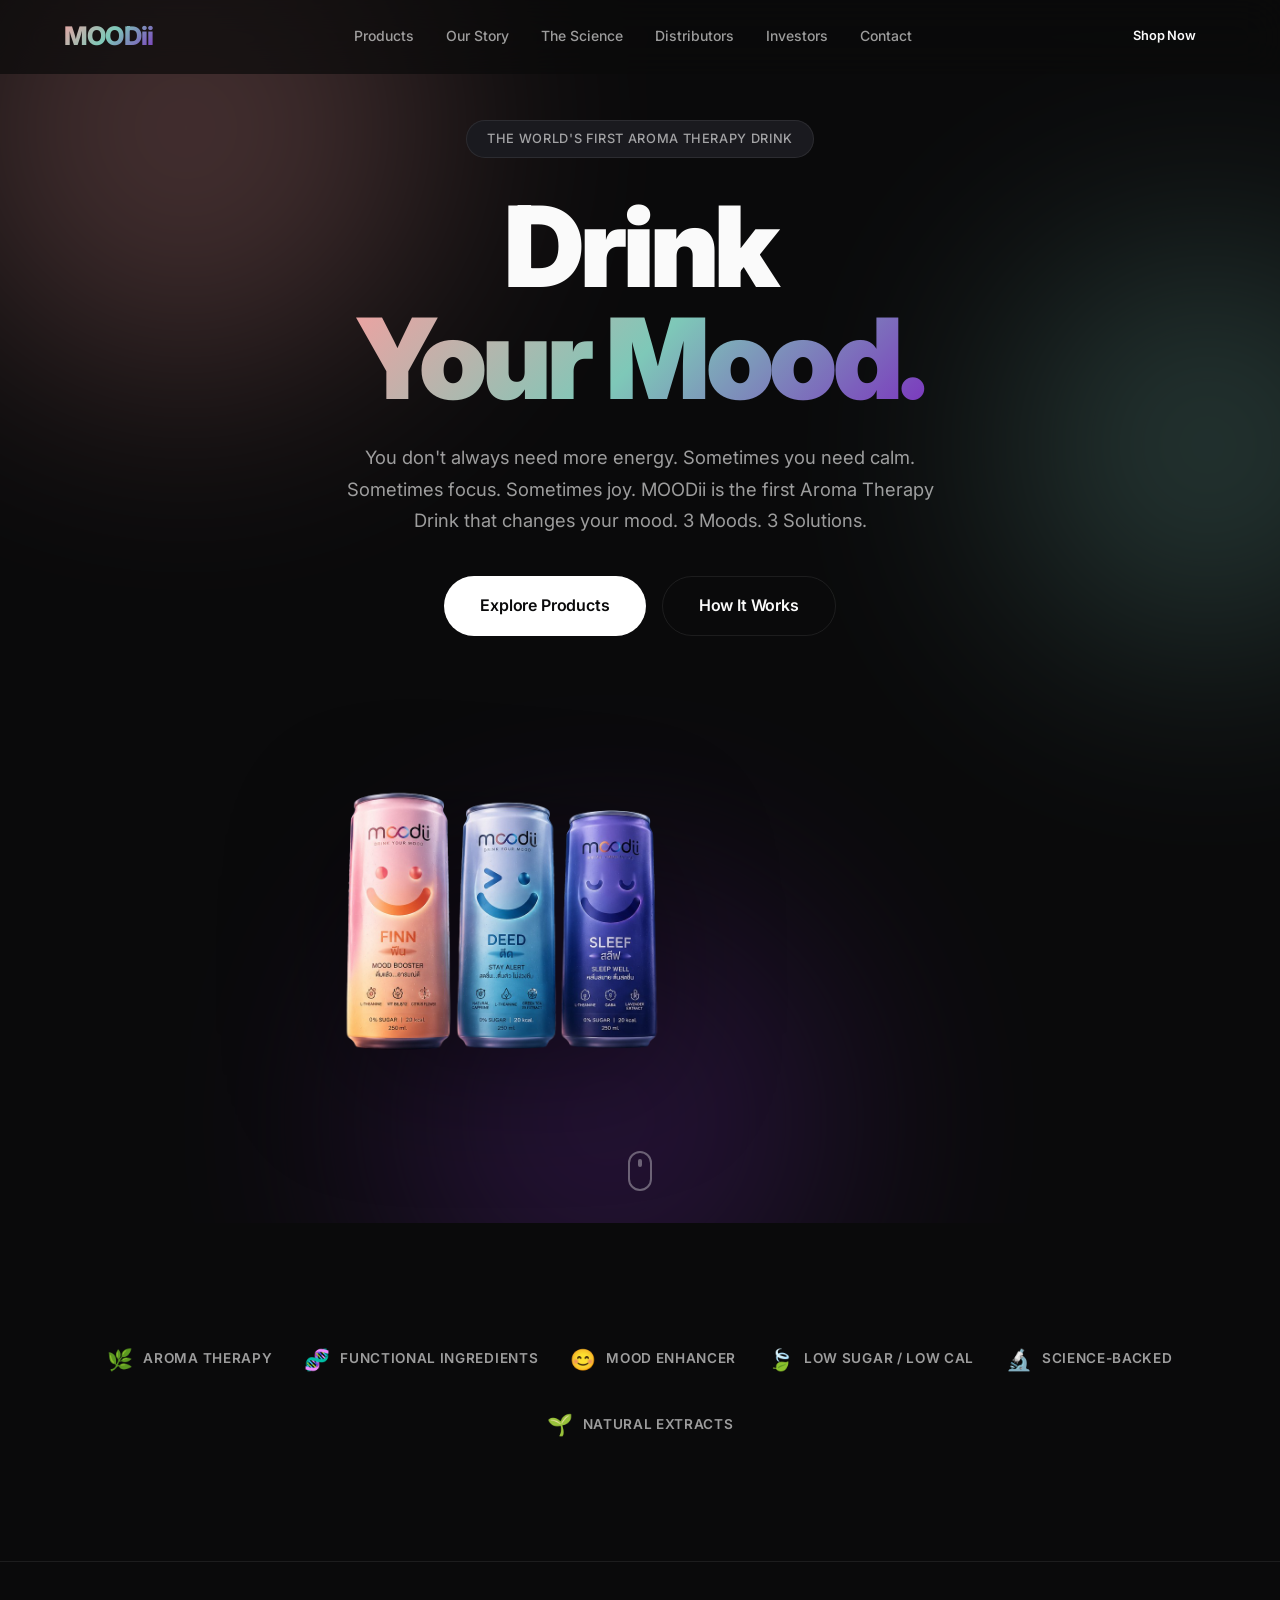
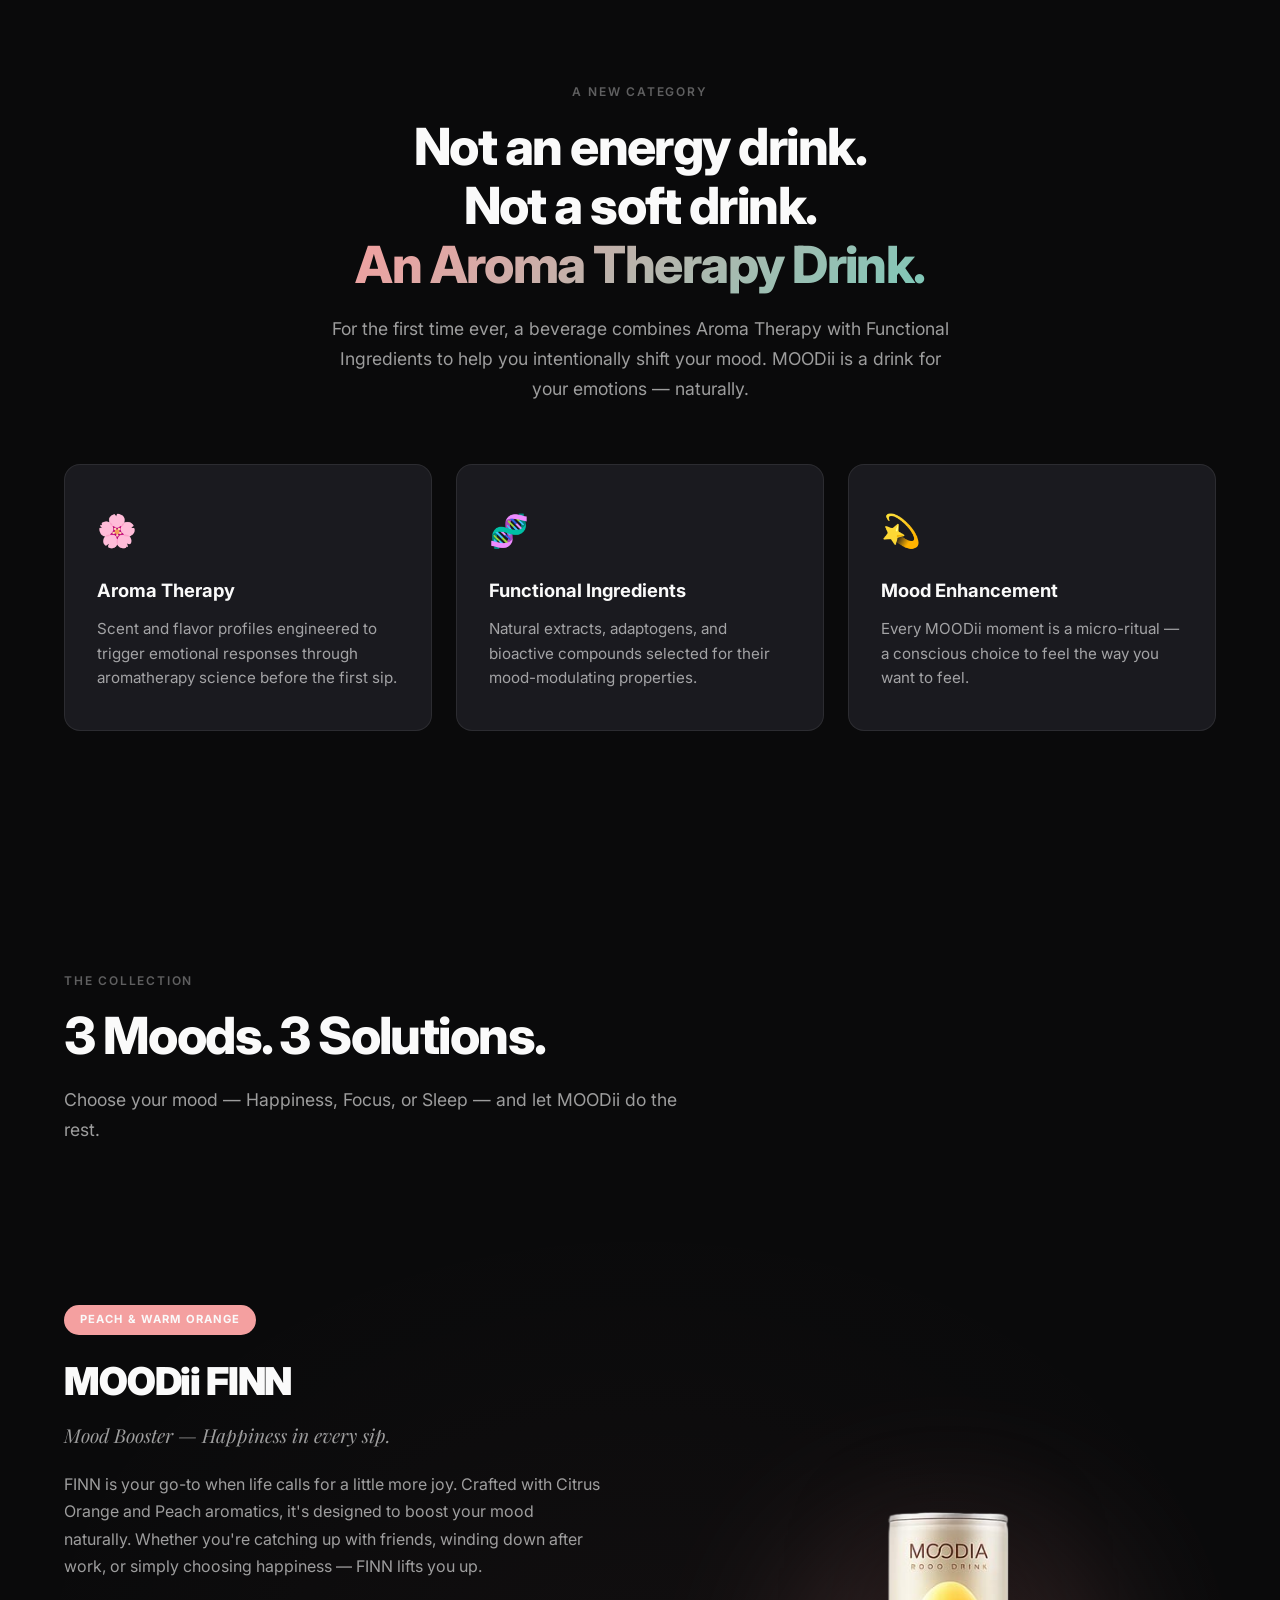
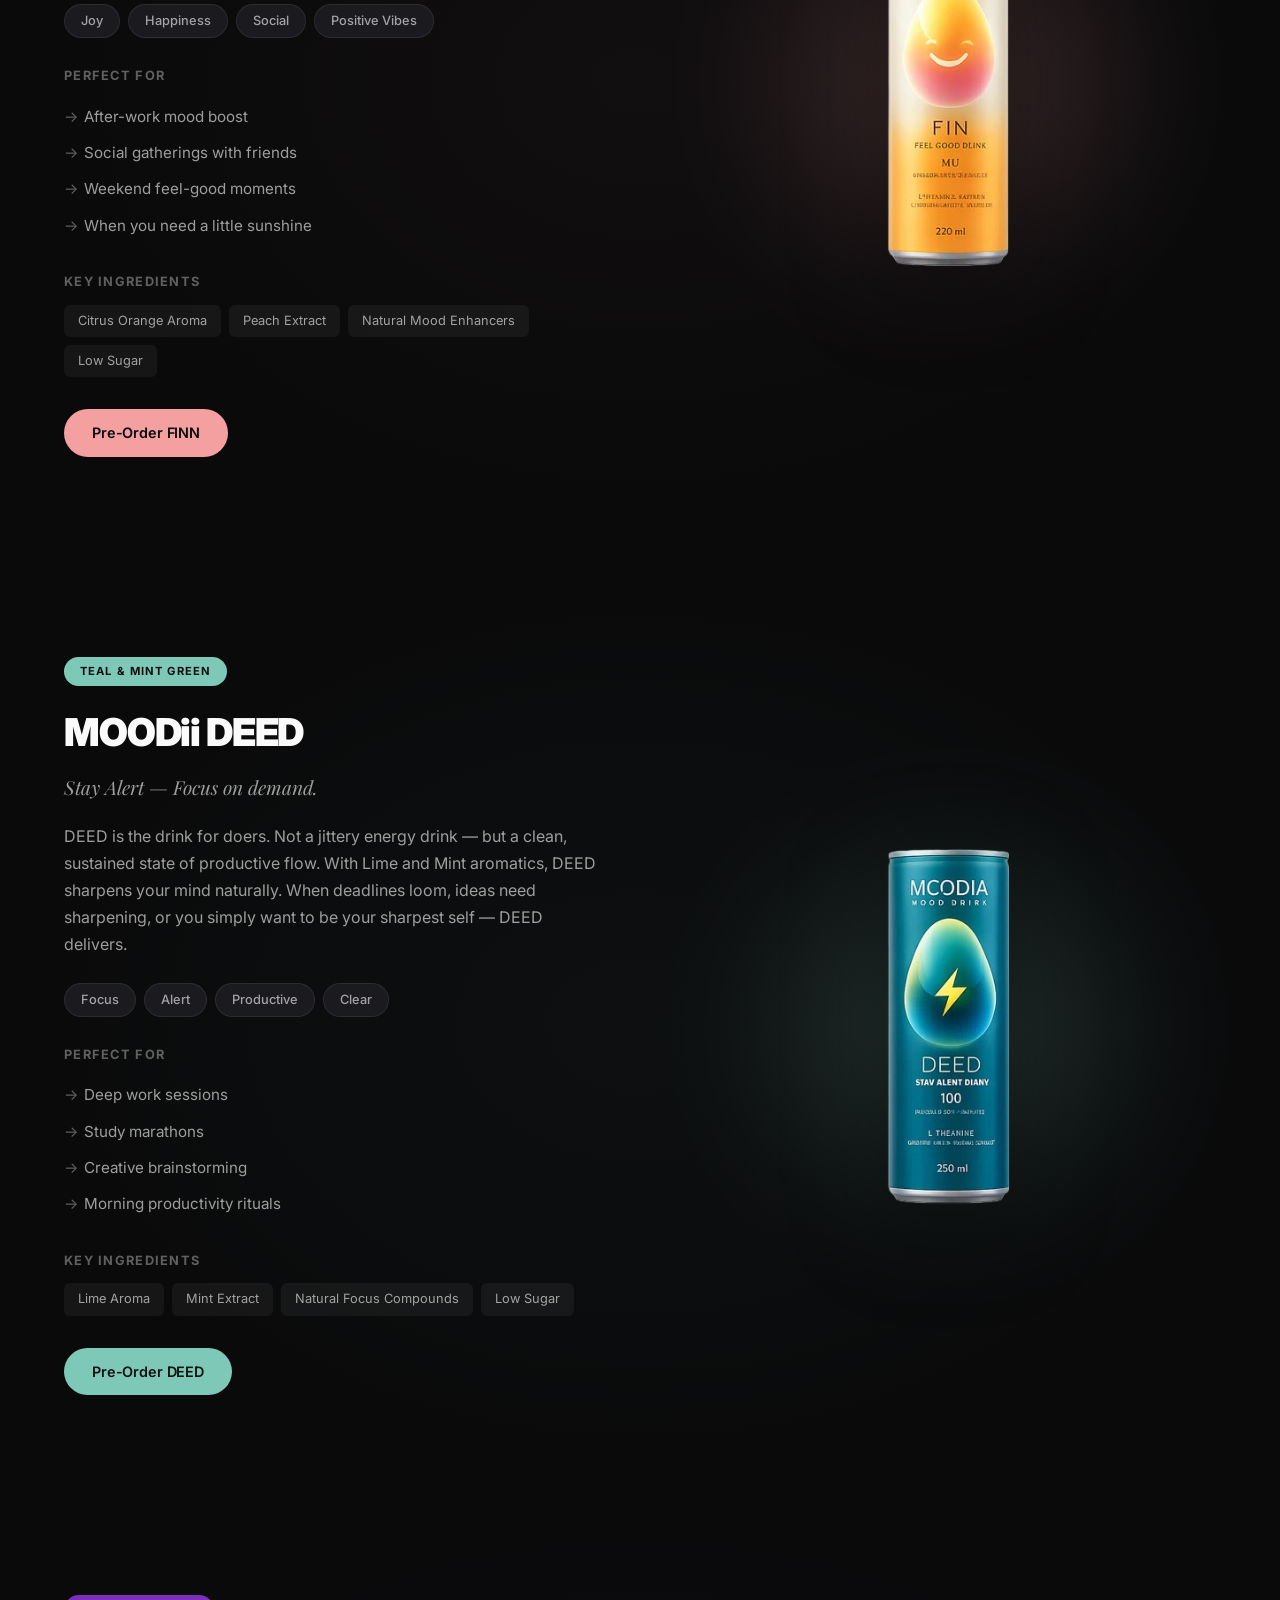
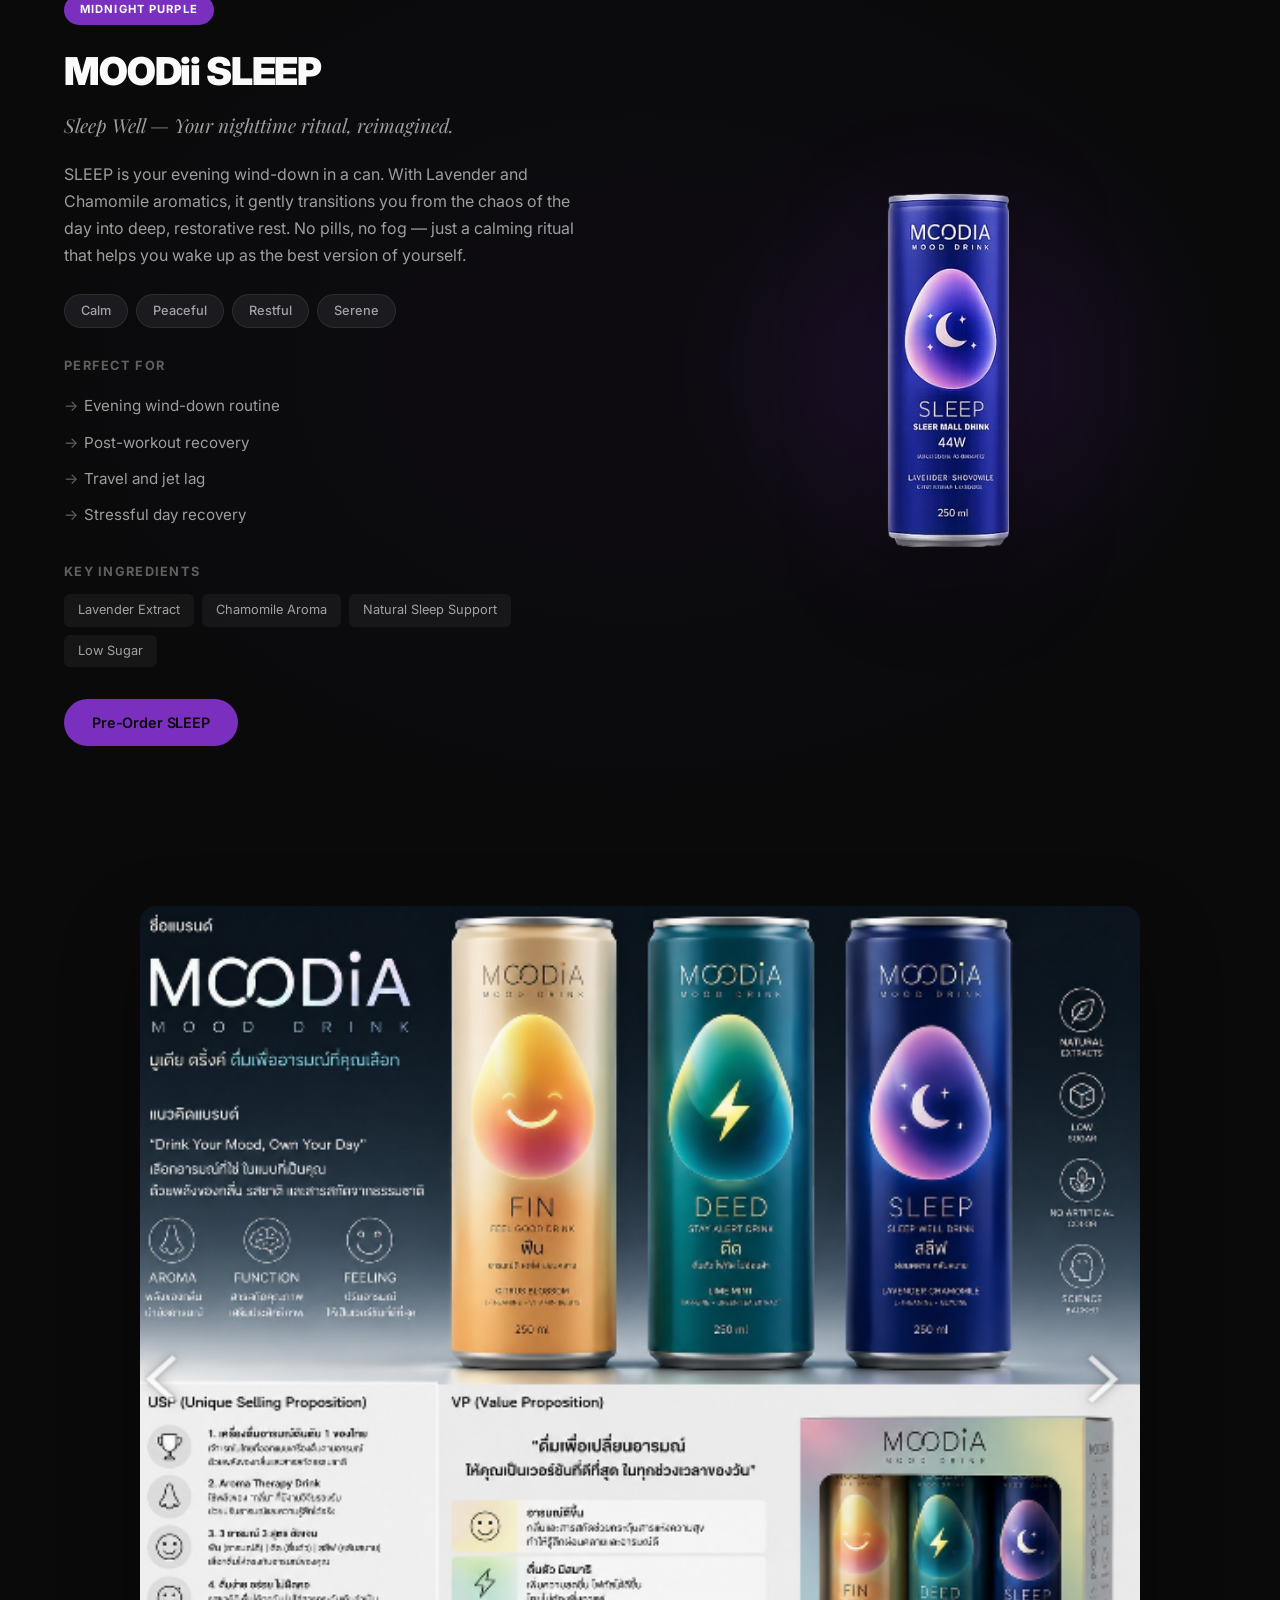
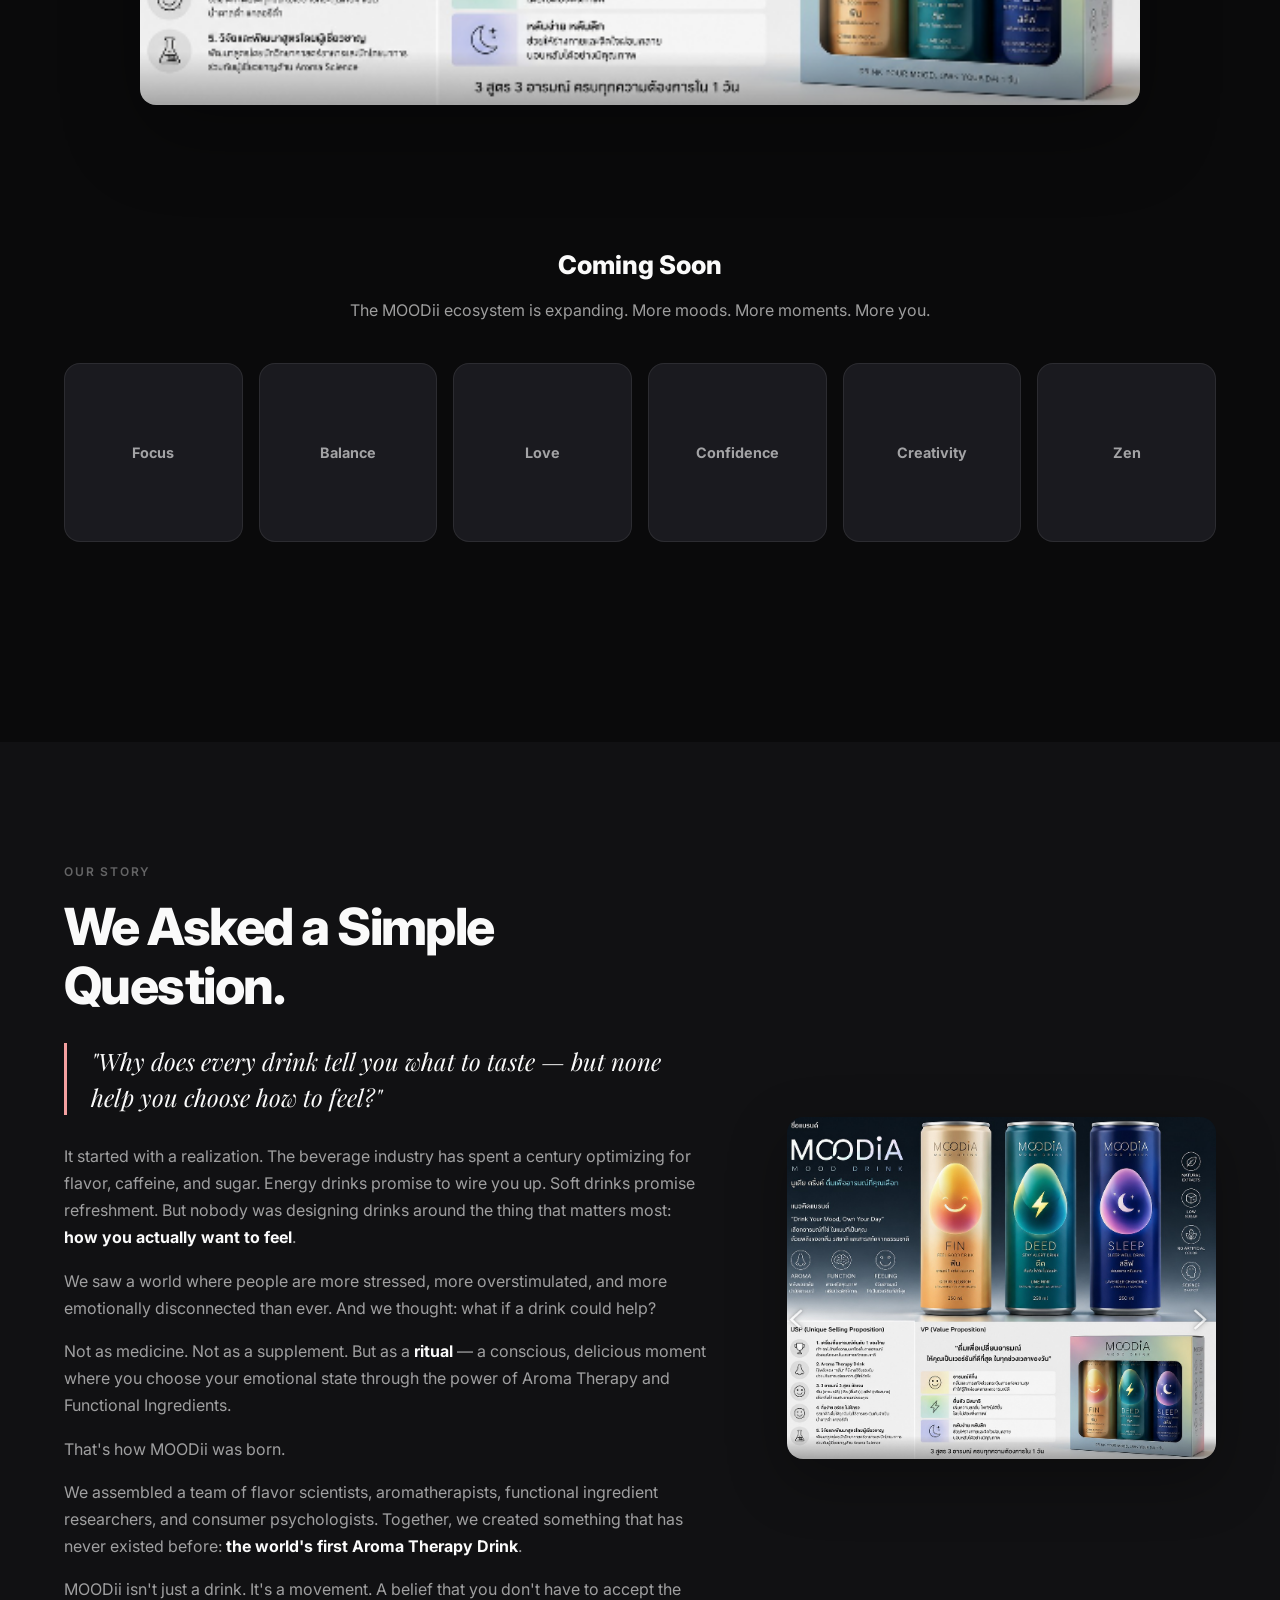
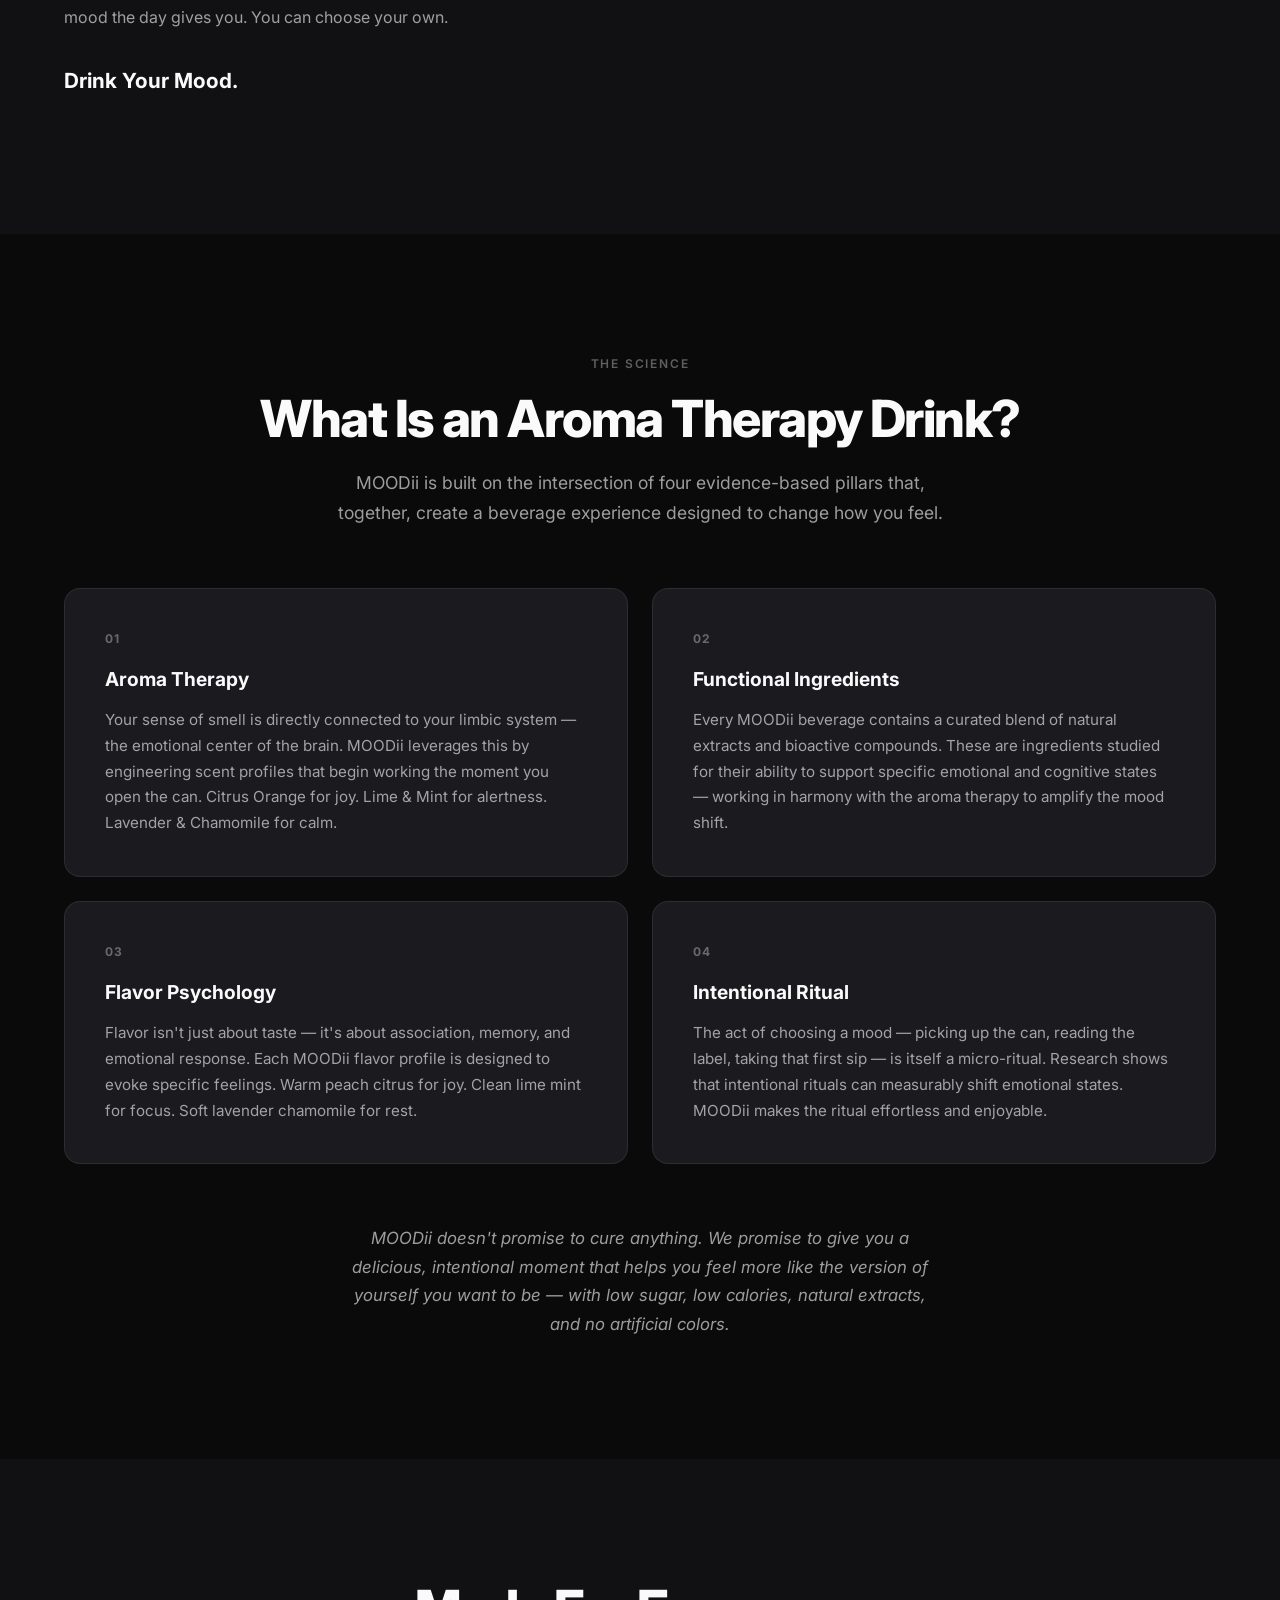
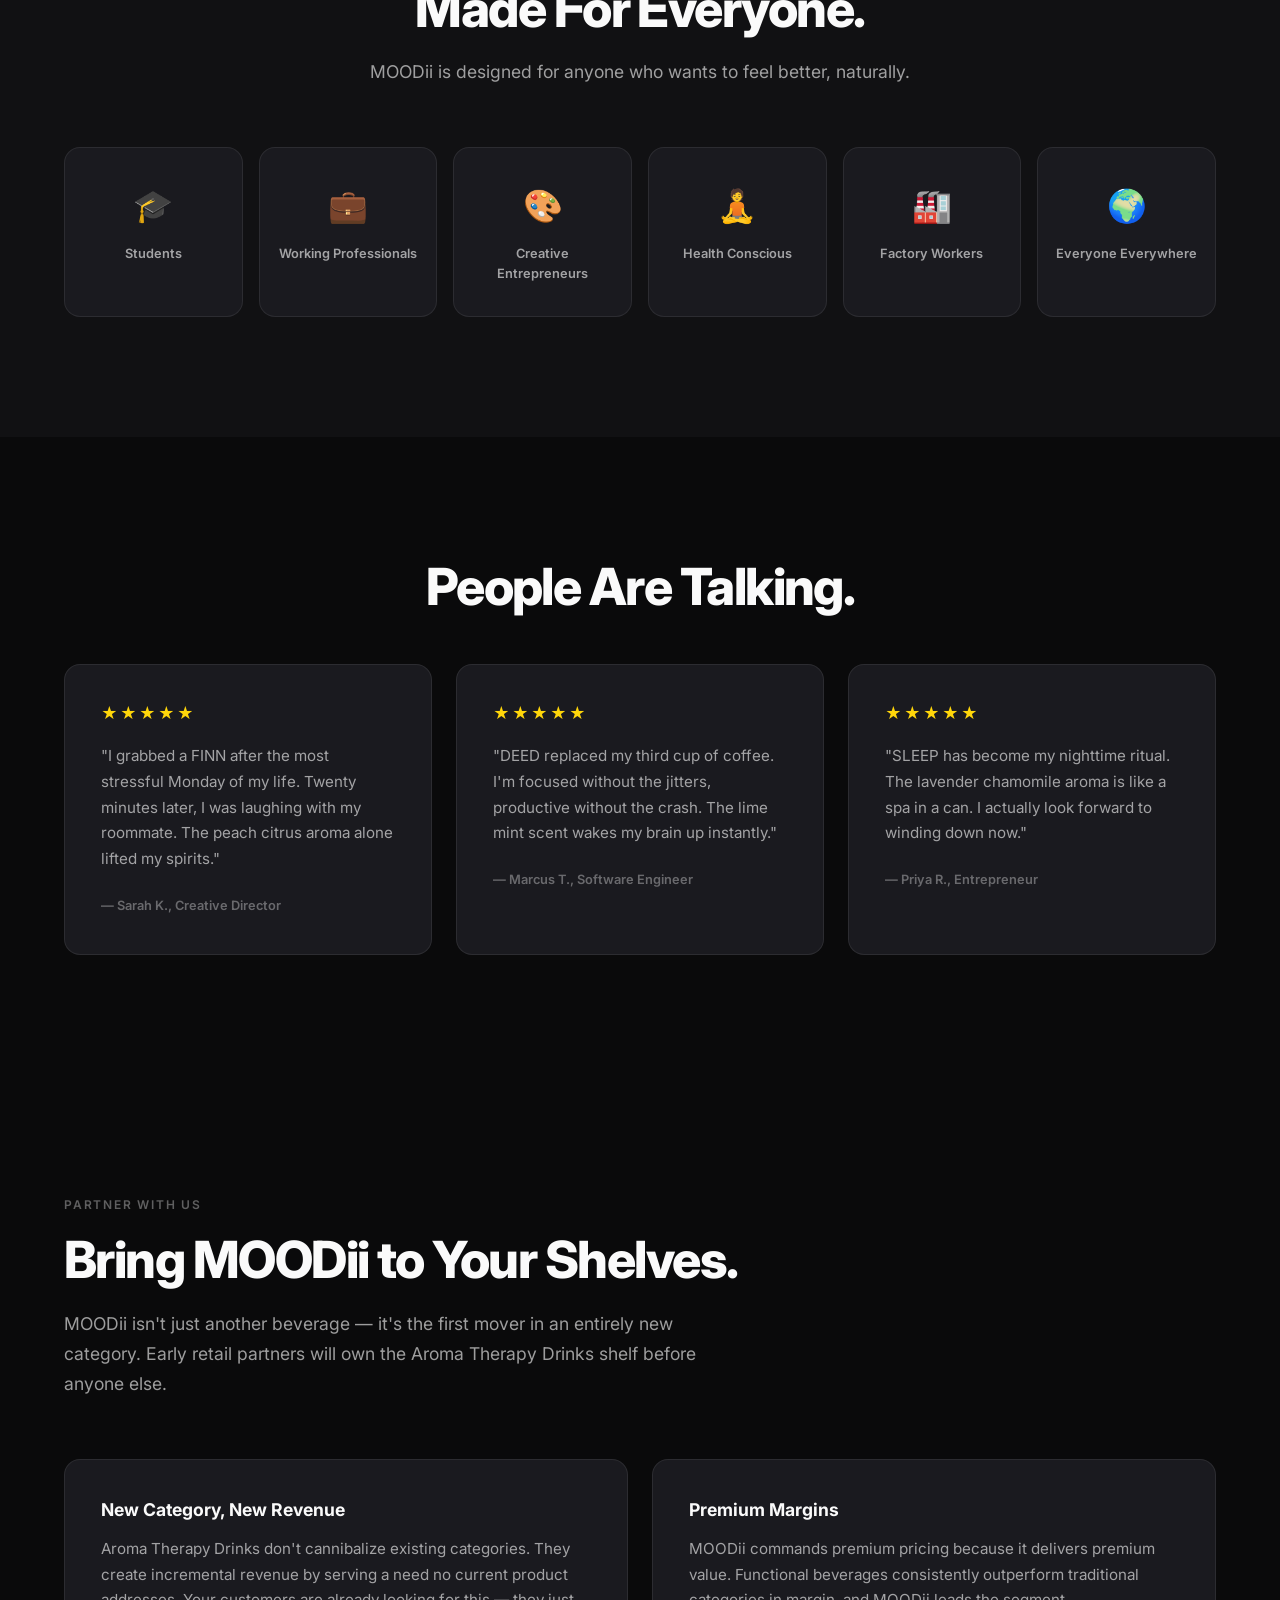
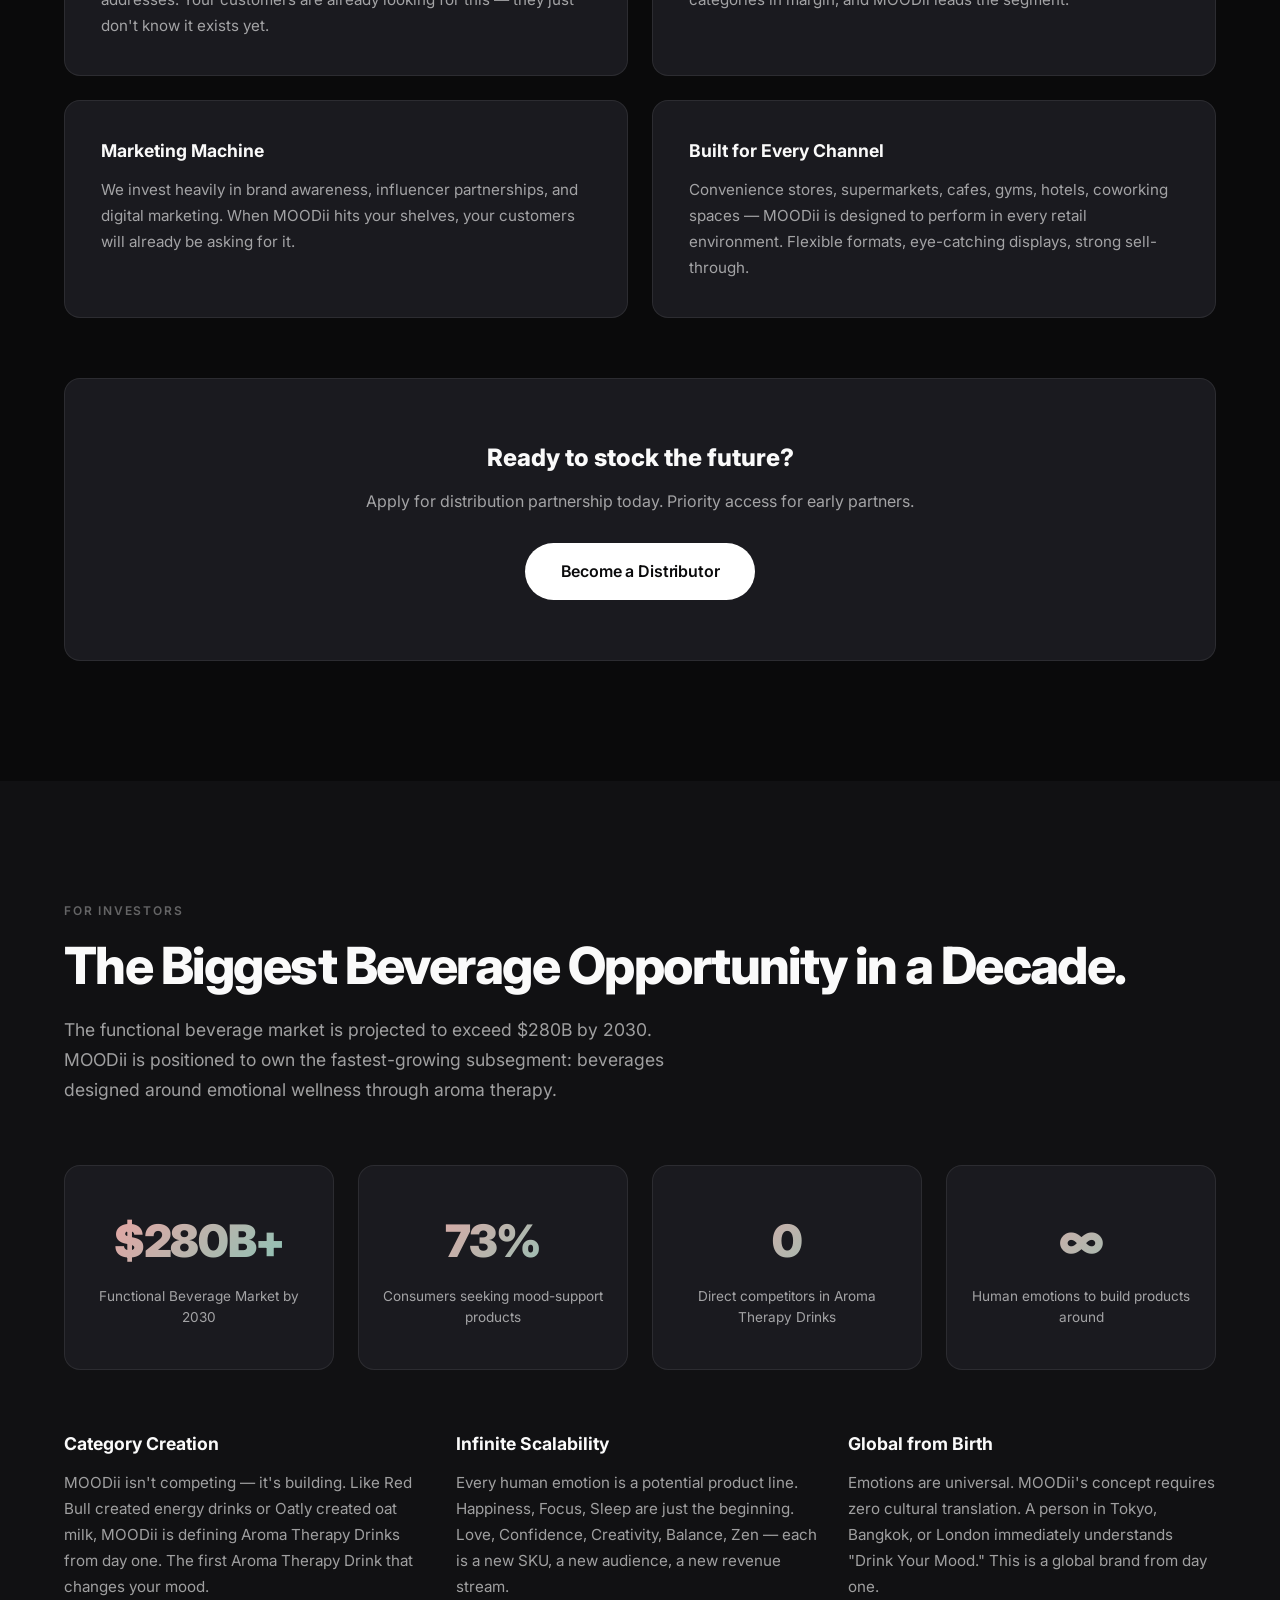
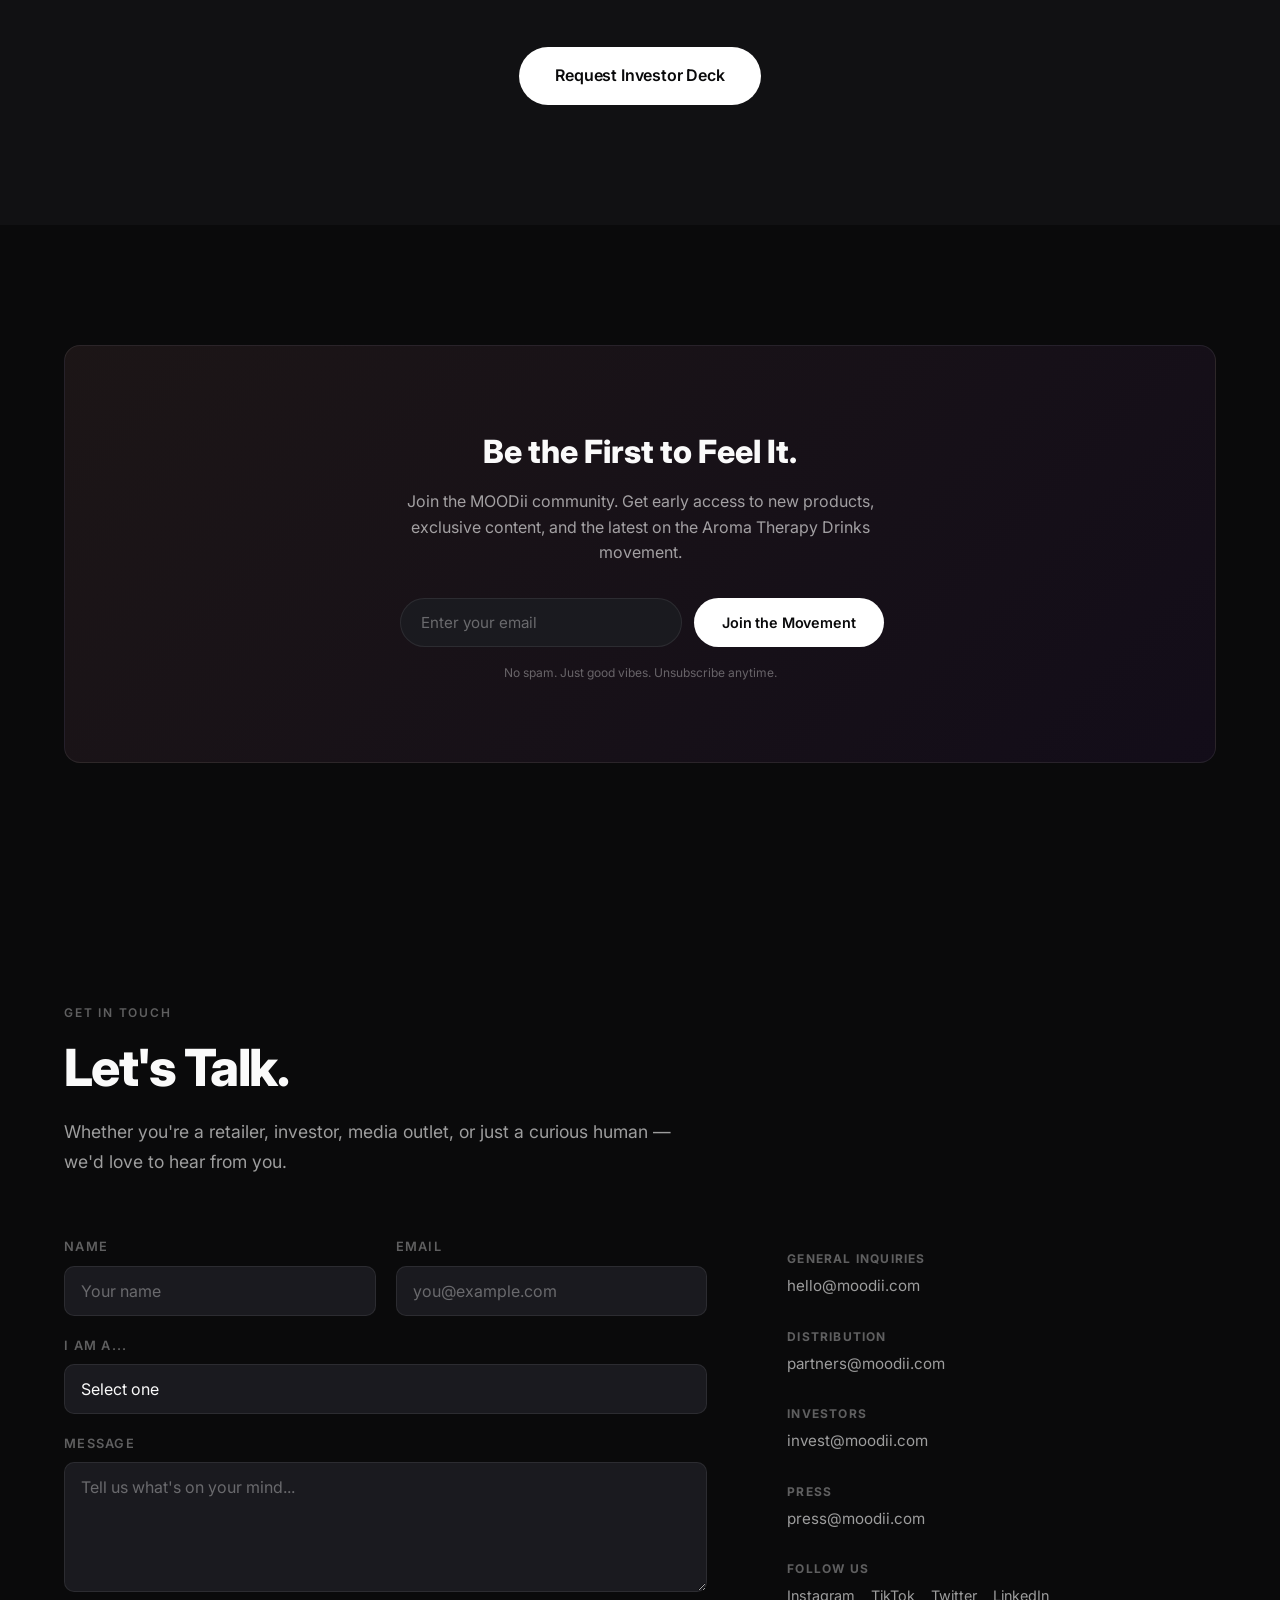
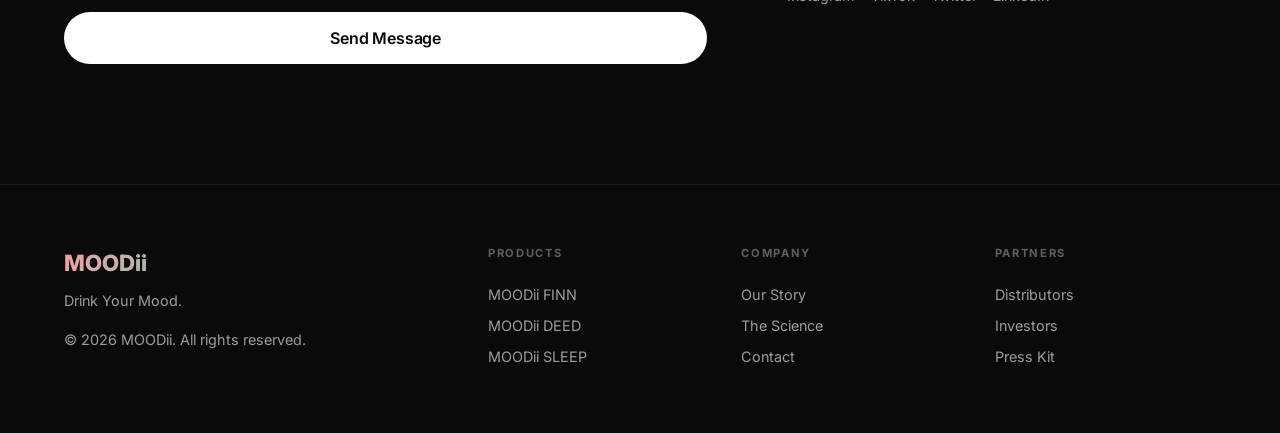
==== index.html @ 112f9a31 "Initial MOODii website" ====
<!DOCTYPE html>
<html lang="en">
<head>
  <meta charset="UTF-8">
  <meta name="viewport" content="width=device-width, initial-scale=1.0">
  <title>MOODii — Drink Your Mood | The World's First Aroma Therapy Drink</title>
  <meta name="description" content="MOODii is creating an entirely new beverage category: Aroma Therapy Drinks. 3 Moods, 3 Solutions — FINN, DEED, SLEEP. Choose your mood and drink your way to a better day.">
  <meta name="keywords" content="MOODii, aroma therapy drinks, mood drinks, emotional drinks, functional beverages, wellness drinks, mood enhancement, drink your mood, FINN, DEED, SLEEP">
  <link rel="preconnect" href="https://fonts.googleapis.com">
  <link rel="preconnect" href="https://fonts.gstatic.com" crossorigin>
  <link href="https://fonts.googleapis.com/css2?family=Inter:wght@300;400;500;600;700;800;900&family=Playfair+Display:ital,wght@0,400;0,700;1,400&display=swap" rel="stylesheet">
  <link rel="stylesheet" href="styles.css">
</head>
<body>
  <!-- Navigation -->
  <nav class="nav" id="nav">
    <div class="nav-inner">
      <a href="#hero" class="nav-logo">MOODii</a>
      <div class="nav-links" id="navLinks">
        <a href="#products">Products</a>
        <a href="#story">Our Story</a>
        <a href="#science">The Science</a>
        <a href="#distributors">Distributors</a>
        <a href="#investors">Investors</a>
        <a href="#contact">Contact</a>
      </div>
      <div class="nav-actions">
        <a href="#products" class="btn btn-sm">Shop Now</a>
        <button class="nav-toggle" id="navToggle" aria-label="Menu">
          <span></span><span></span><span></span>
        </button>
      </div>
    </div>
  </nav>

  <!-- Hero Section -->
  <section class="hero" id="hero">
    <div class="hero-bg">
      <div class="hero-orb hero-orb-1"></div>
      <div class="hero-orb hero-orb-2"></div>
      <div class="hero-orb hero-orb-3"></div>
    </div>
    <div class="hero-content">
      <p class="hero-badge fade-up">The World's First Aroma Therapy Drink</p>
      <h1 class="hero-title fade-up">
        <span class="hero-title-line">Drink</span>
        <span class="hero-title-line accent">Your Mood.</span>
      </h1>
      <p class="hero-sub fade-up">You don't always need more energy. Sometimes you need calm. Sometimes focus. Sometimes joy. MOODii is the first Aroma Therapy Drink that changes your mood. 3 Moods. 3 Solutions.</p>
      <div class="hero-ctas fade-up">
        <a href="#products" class="btn btn-primary btn-lg">Explore Products</a>
        <a href="#science" class="btn btn-ghost btn-lg">How It Works</a>
      </div>
    </div>

    <!-- Real Product Image (background removed) -->
    <div class="hero-product-image fade-up">
      <img src="moodii-cans-clean.png" alt="MOODii FINN, DEED, and SLEEP — 3 Moods, 3 Solutions — The World's First Aroma Therapy Drink" class="hero-real-img">
    </div>

    <div class="hero-scroll">
      <div class="scroll-indicator"></div>
    </div>
  </section>

  <!-- USP Bar -->
  <section class="section usp-bar">
    <div class="container">
      <div class="usp-grid fade-up">
        <div class="usp-item">
          <div class="usp-icon">🌿</div>
          <span>Aroma Therapy</span>
        </div>
        <div class="usp-item">
          <div class="usp-icon">🧬</div>
          <span>Functional Ingredients</span>
        </div>
        <div class="usp-item">
          <div class="usp-icon">😊</div>
          <span>Mood Enhancer</span>
        </div>
        <div class="usp-item">
          <div class="usp-icon">🍃</div>
          <span>Low Sugar / Low Cal</span>
        </div>
        <div class="usp-item">
          <div class="usp-icon">🔬</div>
          <span>Science-Backed</span>
        </div>
        <div class="usp-item">
          <div class="usp-icon">🌱</div>
          <span>Natural Extracts</span>
        </div>
      </div>
    </div>
  </section>

  <!-- Category Section -->
  <section class="section category">
    <div class="container">
      <div class="section-label fade-up">A New Category</div>
      <h2 class="section-title fade-up">Not an energy drink.<br>Not a soft drink.<br><em>An Aroma Therapy Drink.</em></h2>
      <p class="section-desc fade-up">For the first time ever, a beverage combines Aroma Therapy with Functional Ingredients to help you intentionally shift your mood. MOODii is a drink for your emotions — naturally.</p>
      <div class="category-grid fade-up">
        <div class="category-card">
          <div class="category-icon">🌸</div>
          <h3>Aroma Therapy</h3>
          <p>Scent and flavor profiles engineered to trigger emotional responses through aromatherapy science before the first sip.</p>
        </div>
        <div class="category-card">
          <div class="category-icon">🧬</div>
          <h3>Functional Ingredients</h3>
          <p>Natural extracts, adaptogens, and bioactive compounds selected for their mood-modulating properties.</p>
        </div>
        <div class="category-card">
          <div class="category-icon">💫</div>
          <h3>Mood Enhancement</h3>
          <p>Every MOODii moment is a micro-ritual — a conscious choice to feel the way you want to feel.</p>
        </div>
      </div>
    </div>
  </section>

  <!-- Products Section -->
  <section class="section products" id="products">
    <div class="container">
      <div class="section-label fade-up">The Collection</div>
      <h2 class="section-title fade-up">3 Moods. 3 Solutions.</h2>
      <p class="section-desc fade-up">Choose your mood — Happiness, Focus, or Sleep — and let MOODii do the rest.</p>
    </div>

    <!-- MOODii FINN -->
    <div class="product-showcase" id="product-finn">
      <div class="product-bg" style="--product-color:#F4A0A0"></div>
      <div class="container product-inner">
        <div class="product-visual fade-up">
          <div class="product-can-real">
            <div class="can-glow-lg" style="--glow:#F4A0A0"></div>
            <img src="can-finn.png" alt="MOODii FINN can" class="can-photo">
          </div>
        </div>
        <div class="product-info fade-up">
          <span class="product-badge" style="--badge-color:#F4A0A0">Peach & Warm Orange</span>
          <h3 class="product-title">MOODii FINN</h3>
          <p class="product-tagline-text">Mood Booster — Happiness in every sip.</p>
          <p class="product-desc">FINN is your go-to when life calls for a little more joy. Crafted with Citrus Orange and Peach aromatics, it's designed to boost your mood naturally. Whether you're catching up with friends, winding down after work, or simply choosing happiness — FINN lifts you up.</p>
          <div class="product-emotions">
            <span class="emotion-tag">Joy</span>
            <span class="emotion-tag">Happiness</span>
            <span class="emotion-tag">Social</span>
            <span class="emotion-tag">Positive Vibes</span>
          </div>
          <h4 class="product-sub-heading">Perfect For</h4>
          <ul class="product-scenarios">
            <li>After-work mood boost</li>
            <li>Social gatherings with friends</li>
            <li>Weekend feel-good moments</li>
            <li>When you need a little sunshine</li>
          </ul>
          <div class="product-ingredients">
            <h4 class="product-sub-heading">Key Ingredients</h4>
            <div class="ingredient-tags">
              <span>Citrus Orange Aroma</span>
              <span>Peach Extract</span>
              <span>Natural Mood Enhancers</span>
              <span>Low Sugar</span>
            </div>
          </div>
          <a href="#contact" class="btn btn-primary" style="--btn-accent:#F4A0A0">Pre-Order FINN</a>
        </div>
      </div>
    </div>

    <!-- MOODii DEED -->
    <div class="product-showcase" id="product-deed">
      <div class="product-bg" style="--product-color:#7EC8B8"></div>
      <div class="container product-inner">
        <div class="product-info fade-up">
          <span class="product-badge" style="--badge-color:#7EC8B8; color:#111">Teal & Mint Green</span>
          <h3 class="product-title">MOODii DEED</h3>
          <p class="product-tagline-text">Stay Alert — Focus on demand.</p>
          <p class="product-desc">DEED is the drink for doers. Not a jittery energy drink — but a clean, sustained state of productive flow. With Lime and Mint aromatics, DEED sharpens your mind naturally. When deadlines loom, ideas need sharpening, or you simply want to be your sharpest self — DEED delivers.</p>
          <div class="product-emotions">
            <span class="emotion-tag">Focus</span>
            <span class="emotion-tag">Alert</span>
            <span class="emotion-tag">Productive</span>
            <span class="emotion-tag">Clear</span>
          </div>
          <h4 class="product-sub-heading">Perfect For</h4>
          <ul class="product-scenarios">
            <li>Deep work sessions</li>
            <li>Study marathons</li>
            <li>Creative brainstorming</li>
            <li>Morning productivity rituals</li>
          </ul>
          <div class="product-ingredients">
            <h4 class="product-sub-heading">Key Ingredients</h4>
            <div class="ingredient-tags">
              <span>Lime Aroma</span>
              <span>Mint Extract</span>
              <span>Natural Focus Compounds</span>
              <span>Low Sugar</span>
            </div>
          </div>
          <a href="#contact" class="btn btn-primary" style="--btn-accent:#7EC8B8; color:#111">Pre-Order DEED</a>
        </div>
        <div class="product-visual fade-up">
          <div class="product-can-real">
            <div class="can-glow-lg" style="--glow:#7EC8B8"></div>
            <img src="can-deed.png" alt="MOODii DEED can" class="can-photo">
          </div>
        </div>
      </div>
    </div>

    <!-- MOODii SLEEP -->
    <div class="product-showcase" id="product-sleep">
      <div class="product-bg" style="--product-color:#7B2FBE"></div>
      <div class="container product-inner">
        <div class="product-visual fade-up">
          <div class="product-can-real">
            <div class="can-glow-lg" style="--glow:#7B2FBE"></div>
            <img src="can-sleep.png" alt="MOODii SLEEP can" class="can-photo">
          </div>
        </div>
        <div class="product-info fade-up">
          <span class="product-badge" style="--badge-color:#7B2FBE; color:#fff">Midnight Purple</span>
          <h3 class="product-title">MOODii SLEEP</h3>
          <p class="product-tagline-text">Sleep Well — Your nighttime ritual, reimagined.</p>
          <p class="product-desc">SLEEP is your evening wind-down in a can. With Lavender and Chamomile aromatics, it gently transitions you from the chaos of the day into deep, restorative rest. No pills, no fog — just a calming ritual that helps you wake up as the best version of yourself.</p>
          <div class="product-emotions">
            <span class="emotion-tag">Calm</span>
            <span class="emotion-tag">Peaceful</span>
            <span class="emotion-tag">Restful</span>
            <span class="emotion-tag">Serene</span>
          </div>
          <h4 class="product-sub-heading">Perfect For</h4>
          <ul class="product-scenarios">
            <li>Evening wind-down routine</li>
            <li>Post-workout recovery</li>
            <li>Travel and jet lag</li>
            <li>Stressful day recovery</li>
          </ul>
          <div class="product-ingredients">
            <h4 class="product-sub-heading">Key Ingredients</h4>
            <div class="ingredient-tags">
              <span>Lavender Extract</span>
              <span>Chamomile Aroma</span>
              <span>Natural Sleep Support</span>
              <span>Low Sugar</span>
            </div>
          </div>
          <a href="#contact" class="btn btn-primary" style="--btn-accent:#7B2FBE">Pre-Order SLEEP</a>
        </div>
      </div>
    </div>

    <!-- Product Lineup Image -->
    <div class="container">
      <div class="product-lineup-section fade-up">
        <img src="image-1782208272493.png" alt="MOODii complete product lineup — FINN, DEED, SLEEP — Mood Drink" class="lineup-img">
      </div>
    </div>

    <!-- Future Products Teaser -->
    <div class="container">
      <div class="future-products fade-up">
        <h3>Coming Soon</h3>
        <p>The MOODii ecosystem is expanding. More moods. More moments. More you.</p>
        <div class="future-grid">
          <div class="future-card"><span>Focus</span></div>
          <div class="future-card"><span>Balance</span></div>
          <div class="future-card"><span>Love</span></div>
          <div class="future-card"><span>Confidence</span></div>
          <div class="future-card"><span>Creativity</span></div>
          <div class="future-card"><span>Zen</span></div>
        </div>
      </div>
    </div>
  </section>

  <!-- Brand Story -->
  <section class="section story" id="story">
    <div class="container">
      <div class="story-layout">
        <div class="story-text fade-up">
          <div class="section-label">Our Story</div>
          <h2 class="section-title">We Asked a Simple Question.</h2>
          <blockquote class="story-quote">"Why does every drink tell you what to taste — but none help you choose how to feel?"</blockquote>
          <p>It started with a realization. The beverage industry has spent a century optimizing for flavor, caffeine, and sugar. Energy drinks promise to wire you up. Soft drinks promise refreshment. But nobody was designing drinks around the thing that matters most: <strong>how you actually want to feel</strong>.</p>
          <p>We saw a world where people are more stressed, more overstimulated, and more emotionally disconnected than ever. And we thought: what if a drink could help?</p>
          <p>Not as medicine. Not as a supplement. But as a <strong>ritual</strong> — a conscious, delicious moment where you choose your emotional state through the power of Aroma Therapy and Functional Ingredients.</p>
          <p>That's how MOODii was born.</p>
          <p>We assembled a team of flavor scientists, aromatherapists, functional ingredient researchers, and consumer psychologists. Together, we created something that has never existed before: <strong>the world's first Aroma Therapy Drink</strong>.</p>
          <p>MOODii isn't just a drink. It's a movement. A belief that you don't have to accept the mood the day gives you. You can choose your own.</p>
          <p class="story-signature"><strong>Drink Your Mood.</strong></p>
        </div>
        <div class="story-visual fade-up">
          <div class="story-product-img">
            <img src="image-1782208272493.png" alt="MOODii brand concept — Aroma Therapy Drinks" class="story-real-img">
          </div>
        </div>
      </div>
    </div>
  </section>

  <!-- Science Section -->
  <section class="section science" id="science">
    <div class="container">
      <div class="section-label fade-up">The Science</div>
      <h2 class="section-title fade-up">What Is an Aroma Therapy Drink?</h2>
      <p class="section-desc fade-up">MOODii is built on the intersection of four evidence-based pillars that, together, create a beverage experience designed to change how you feel.</p>
      <div class="science-pillars fade-up">
        <div class="pillar-card">
          <div class="pillar-number">01</div>
          <h3>Aroma Therapy</h3>
          <p>Your sense of smell is directly connected to your limbic system — the emotional center of the brain. MOODii leverages this by engineering scent profiles that begin working the moment you open the can. Citrus Orange for joy. Lime & Mint for alertness. Lavender & Chamomile for calm.</p>
        </div>
        <div class="pillar-card">
          <div class="pillar-number">02</div>
          <h3>Functional Ingredients</h3>
          <p>Every MOODii beverage contains a curated blend of natural extracts and bioactive compounds. These are ingredients studied for their ability to support specific emotional and cognitive states — working in harmony with the aroma therapy to amplify the mood shift.</p>
        </div>
        <div class="pillar-card">
          <div class="pillar-number">03</div>
          <h3>Flavor Psychology</h3>
          <p>Flavor isn't just about taste — it's about association, memory, and emotional response. Each MOODii flavor profile is designed to evoke specific feelings. Warm peach citrus for joy. Clean lime mint for focus. Soft lavender chamomile for rest.</p>
        </div>
        <div class="pillar-card">
          <div class="pillar-number">04</div>
          <h3>Intentional Ritual</h3>
          <p>The act of choosing a mood — picking up the can, reading the label, taking that first sip — is itself a micro-ritual. Research shows that intentional rituals can measurably shift emotional states. MOODii makes the ritual effortless and enjoyable.</p>
        </div>
      </div>
      <div class="science-cta fade-up">
        <p>MOODii doesn't promise to cure anything. We promise to give you a delicious, intentional moment that helps you feel more like the version of yourself you want to be — with low sugar, low calories, natural extracts, and no artificial colors.</p>
      </div>
    </div>
  </section>

  <!-- Target Audience -->
  <section class="section target-audience">
    <div class="container">
      <h2 class="section-title fade-up" style="text-align:center">Made For Everyone.</h2>
      <p class="section-desc fade-up" style="text-align:center; margin-left:auto; margin-right:auto;">MOODii is designed for anyone who wants to feel better, naturally.</p>
      <div class="audience-grid fade-up">
        <div class="audience-card">
          <div class="audience-icon">🎓</div>
          <span>Students</span>
        </div>
        <div class="audience-card">
          <div class="audience-icon">💼</div>
          <span>Working Professionals</span>
        </div>
        <div class="audience-card">
          <div class="audience-icon">🎨</div>
          <span>Creative Entrepreneurs</span>
        </div>
        <div class="audience-card">
          <div class="audience-icon">🧘</div>
          <span>Health Conscious</span>
        </div>
        <div class="audience-card">
          <div class="audience-icon">🏭</div>
          <span>Factory Workers</span>
        </div>
        <div class="audience-card">
          <div class="audience-icon">🌍</div>
          <span>Everyone Everywhere</span>
        </div>
      </div>
    </div>
  </section>

  <!-- Social Proof -->
  <section class="section proof">
    <div class="container">
      <h2 class="section-title fade-up">People Are Talking.</h2>
      <div class="testimonial-grid fade-up">
        <div class="testimonial-card">
          <div class="testimonial-stars">★★★★★</div>
          <p>"I grabbed a FINN after the most stressful Monday of my life. Twenty minutes later, I was laughing with my roommate. The peach citrus aroma alone lifted my spirits."</p>
          <span class="testimonial-author">— Sarah K., Creative Director</span>
        </div>
        <div class="testimonial-card">
          <div class="testimonial-stars">★★★★★</div>
          <p>"DEED replaced my third cup of coffee. I'm focused without the jitters, productive without the crash. The lime mint scent wakes my brain up instantly."</p>
          <span class="testimonial-author">— Marcus T., Software Engineer</span>
        </div>
        <div class="testimonial-card">
          <div class="testimonial-stars">★★★★★</div>
          <p>"SLEEP has become my nighttime ritual. The lavender chamomile aroma is like a spa in a can. I actually look forward to winding down now."</p>
          <span class="testimonial-author">— Priya R., Entrepreneur</span>
        </div>
      </div>
    </div>
  </section>

  <!-- Distributors Section -->
  <section class="section distributors" id="distributors">
    <div class="container">
      <div class="section-label fade-up">Partner With Us</div>
      <h2 class="section-title fade-up">Bring MOODii to Your Shelves.</h2>
      <p class="section-desc fade-up">MOODii isn't just another beverage — it's the first mover in an entirely new category. Early retail partners will own the Aroma Therapy Drinks shelf before anyone else.</p>
      <div class="dist-grid fade-up">
        <div class="dist-card">
          <h3>New Category, New Revenue</h3>
          <p>Aroma Therapy Drinks don't cannibalize existing categories. They create incremental revenue by serving a need no current product addresses. Your customers are already looking for this — they just don't know it exists yet.</p>
        </div>
        <div class="dist-card">
          <h3>Premium Margins</h3>
          <p>MOODii commands premium pricing because it delivers premium value. Functional beverages consistently outperform traditional categories in margin, and MOODii leads the segment.</p>
        </div>
        <div class="dist-card">
          <h3>Marketing Machine</h3>
          <p>We invest heavily in brand awareness, influencer partnerships, and digital marketing. When MOODii hits your shelves, your customers will already be asking for it.</p>
        </div>
        <div class="dist-card">
          <h3>Built for Every Channel</h3>
          <p>Convenience stores, supermarkets, cafes, gyms, hotels, coworking spaces — MOODii is designed to perform in every retail environment. Flexible formats, eye-catching displays, strong sell-through.</p>
        </div>
      </div>
      <div class="dist-cta fade-up">
        <h3>Ready to stock the future?</h3>
        <p>Apply for distribution partnership today. Priority access for early partners.</p>
        <a href="#contact" class="btn btn-primary btn-lg">Become a Distributor</a>
      </div>
    </div>
  </section>

  <!-- Investors Section -->
  <section class="section investors" id="investors">
    <div class="container">
      <div class="section-label fade-up">For Investors</div>
      <h2 class="section-title fade-up">The Biggest Beverage Opportunity in a Decade.</h2>
      <p class="section-desc fade-up">The functional beverage market is projected to exceed $280B by 2030. MOODii is positioned to own the fastest-growing subsegment: beverages designed around emotional wellness through aroma therapy.</p>
      <div class="investor-stats fade-up">
        <div class="stat-card">
          <div class="stat-number">$280B+</div>
          <div class="stat-label">Functional Beverage Market by 2030</div>
        </div>
        <div class="stat-card">
          <div class="stat-number">73%</div>
          <div class="stat-label">Consumers seeking mood-support products</div>
        </div>
        <div class="stat-card">
          <div class="stat-number">0</div>
          <div class="stat-label">Direct competitors in Aroma Therapy Drinks</div>
        </div>
        <div class="stat-card">
          <div class="stat-number">∞</div>
          <div class="stat-label">Human emotions to build products around</div>
        </div>
      </div>
      <div class="investor-points fade-up">
        <div class="inv-point">
          <h3>Category Creation</h3>
          <p>MOODii isn't competing — it's building. Like Red Bull created energy drinks or Oatly created oat milk, MOODii is defining Aroma Therapy Drinks from day one. The first Aroma Therapy Drink that changes your mood.</p>
        </div>
        <div class="inv-point">
          <h3>Infinite Scalability</h3>
          <p>Every human emotion is a potential product line. Happiness, Focus, Sleep are just the beginning. Love, Confidence, Creativity, Balance, Zen — each is a new SKU, a new audience, a new revenue stream.</p>
        </div>
        <div class="inv-point">
          <h3>Global from Birth</h3>
          <p>Emotions are universal. MOODii's concept requires zero cultural translation. A person in Tokyo, Bangkok, or London immediately understands "Drink Your Mood." This is a global brand from day one.</p>
        </div>
      </div>
      <div class="investor-cta fade-up">
        <a href="#contact" class="btn btn-primary btn-lg">Request Investor Deck</a>
      </div>
    </div>
  </section>

  <!-- Newsletter / Lead Capture -->
  <section class="section newsletter" id="newsletter">
    <div class="container">
      <div class="newsletter-box fade-up">
        <h2>Be the First to Feel It.</h2>
        <p>Join the MOODii community. Get early access to new products, exclusive content, and the latest on the Aroma Therapy Drinks movement.</p>
        <form class="newsletter-form" id="newsletterForm">
          <input type="email" placeholder="Enter your email" required>
          <button type="submit" class="btn btn-primary">Join the Movement</button>
        </form>
        <span class="newsletter-note">No spam. Just good vibes. Unsubscribe anytime.</span>
      </div>
    </div>
  </section>

  <!-- Contact Section -->
  <section class="section contact" id="contact">
    <div class="container">
      <div class="section-label fade-up">Get in Touch</div>
      <h2 class="section-title fade-up">Let's Talk.</h2>
      <p class="section-desc fade-up">Whether you're a retailer, investor, media outlet, or just a curious human — we'd love to hear from you.</p>
      <div class="contact-grid fade-up">
        <form class="contact-form" id="contactForm">
          <div class="form-row">
            <div class="form-group">
              <label>Name</label>
              <input type="text" placeholder="Your name" required>
            </div>
            <div class="form-group">
              <label>Email</label>
              <input type="email" placeholder="you@example.com" required>
            </div>
          </div>
          <div class="form-group">
            <label>I am a...</label>
            <select required>
              <option value="">Select one</option>
              <option>Consumer</option>
              <option>Retailer / Distributor</option>
              <option>Investor</option>
              <option>Media / Press</option>
              <option>Other</option>
            </select>
          </div>
          <div class="form-group">
            <label>Message</label>
            <textarea rows="5" placeholder="Tell us what's on your mind..." required></textarea>
          </div>
          <button type="submit" class="btn btn-primary btn-lg">Send Message</button>
        </form>
        <div class="contact-info">
          <div class="contact-block">
            <h4>General Inquiries</h4>
            <p>hello@moodii.com</p>
          </div>
          <div class="contact-block">
            <h4>Distribution</h4>
            <p>partners@moodii.com</p>
          </div>
          <div class="contact-block">
            <h4>Investors</h4>
            <p>invest@moodii.com</p>
          </div>
          <div class="contact-block">
            <h4>Press</h4>
            <p>press@moodii.com</p>
          </div>
          <div class="contact-block">
            <h4>Follow Us</h4>
            <div class="social-links">
              <a href="#">Instagram</a>
              <a href="#">TikTok</a>
              <a href="#">Twitter</a>
              <a href="#">LinkedIn</a>
            </div>
          </div>
        </div>
      </div>
    </div>
  </section>

  <!-- Footer -->
  <footer class="footer">
    <div class="container">
      <div class="footer-inner">
        <div class="footer-brand">
          <div class="footer-logo">MOODii</div>
          <p>Drink Your Mood.</p>
          <p class="footer-copy">&copy; 2026 MOODii. All rights reserved.</p>
        </div>
        <div class="footer-links">
          <div class="footer-col">
            <h5>Products</h5>
            <a href="#product-finn">MOODii FINN</a>
            <a href="#product-deed">MOODii DEED</a>
            <a href="#product-sleep">MOODii SLEEP</a>
          </div>
          <div class="footer-col">
            <h5>Company</h5>
            <a href="#story">Our Story</a>
            <a href="#science">The Science</a>
            <a href="#contact">Contact</a>
          </div>
          <div class="footer-col">
            <h5>Partners</h5>
            <a href="#distributors">Distributors</a>
            <a href="#investors">Investors</a>
            <a href="#">Press Kit</a>
          </div>
        </div>
      </div>
    </div>
  </footer>

  <script src="script.js"></script>
</body>
</html>
---- styles.css ----
/* ========== RESET & BASE ========== */
*, *::before, *::after { margin: 0; padding: 0; box-sizing: border-box; }

:root {
  --bg: #0A0A0B;
  --bg-subtle: #111113;
  --surface: #1A1A1F;
  --surface-hover: #222228;
  --border: rgba(255,255,255,0.08);
  --text: #FAFAFA;
  --text-secondary: rgba(255,255,255,0.6);
  --text-muted: rgba(255,255,255,0.35);
  --finn: #F4A0A0;
  --deed: #7EC8B8;
  --sleep: #7B2FBE;
  --radius: 16px;
  --radius-sm: 10px;
  --radius-xs: 6px;
  --font: 'Inter', -apple-system, sans-serif;
  --font-display: 'Playfair Display', Georgia, serif;
  --transition: 0.3s cubic-bezier(0.4, 0, 0.2, 1);
}

html { scroll-behavior: smooth; -webkit-font-smoothing: antialiased; }
body { font-family: var(--font); background: var(--bg); color: var(--text); line-height: 1.6; overflow-x: hidden; }
a { color: inherit; text-decoration: none; }
img { max-width: 100%; display: block; }
button, input, select, textarea { font-family: inherit; font-size: inherit; }

.container { max-width: 1200px; margin: 0 auto; padding: 0 24px; }

/* ========== NAVIGATION ========== */
.nav {
  position: fixed; top: 0; left: 0; right: 0; z-index: 1000;
  padding: 16px 0;
  background: rgba(10,10,11,0.7);
  backdrop-filter: blur(20px);
  -webkit-backdrop-filter: blur(20px);
  border-bottom: 1px solid transparent;
  transition: var(--transition);
}
.nav.scrolled { border-bottom-color: var(--border); }
.nav-inner { max-width: 1200px; margin: 0 auto; padding: 0 24px; display: flex; align-items: center; justify-content: space-between; }
.nav-logo { font-size: 1.6rem; font-weight: 800; letter-spacing: -0.03em; background: linear-gradient(135deg, var(--finn), var(--deed), var(--sleep)); -webkit-background-clip: text; -webkit-text-fill-color: transparent; background-clip: text; }
.nav-links { display: flex; gap: 32px; }
.nav-links a { font-size: 0.875rem; font-weight: 500; color: var(--text-secondary); transition: var(--transition); }
.nav-links a:hover { color: var(--text); }
.nav-actions { display: flex; align-items: center; gap: 16px; }
.nav-toggle { display: none; background: none; border: none; cursor: pointer; width: 28px; height: 20px; position: relative; }
.nav-toggle span { display: block; width: 100%; height: 2px; background: var(--text); position: absolute; left: 0; transition: var(--transition); }
.nav-toggle span:nth-child(1) { top: 0; }
.nav-toggle span:nth-child(2) { top: 9px; }
.nav-toggle span:nth-child(3) { top: 18px; }

/* ========== BUTTONS ========== */
.btn {
  display: inline-flex; align-items: center; justify-content: center;
  padding: 12px 28px; border-radius: 100px;
  font-weight: 600; font-size: 0.9rem; letter-spacing: -0.01em;
  border: none; cursor: pointer; transition: var(--transition);
  text-decoration: none; white-space: nowrap;
}
.btn-sm { padding: 8px 20px; font-size: 0.8rem; }
.btn-lg { padding: 16px 36px; font-size: 1rem; }
.btn-primary {
  background: var(--btn-accent, #fff);
  color: var(--bg);
}
.btn-primary:hover { transform: translateY(-2px); box-shadow: 0 8px 30px rgba(255,255,255,0.15); }
.btn-ghost {
  background: transparent;
  border: 1px solid var(--border);
  color: var(--text);
}
.btn-ghost:hover { background: var(--surface); border-color: rgba(255,255,255,0.2); }

/* ========== HERO ========== */
.hero {
  min-height: 100vh; display: flex; flex-direction: column; align-items: center; justify-content: center;
  position: relative; padding: 120px 24px 60px; text-align: center; overflow: hidden;
}
.hero-bg { position: absolute; inset: 0; pointer-events: none; }
.hero-orb {
  position: absolute; border-radius: 50%; filter: blur(120px); opacity: 0.25;
  animation: orbFloat 8s ease-in-out infinite;
}
.hero-orb-1 { width: 500px; height: 500px; background: var(--finn); top: -10%; left: -5%; animation-delay: 0s; }
.hero-orb-2 { width: 400px; height: 400px; background: var(--deed); top: 20%; right: -10%; animation-delay: -3s; }
.hero-orb-3 { width: 450px; height: 450px; background: var(--sleep); bottom: -10%; left: 30%; animation-delay: -5s; }

@keyframes orbFloat {
  0%, 100% { transform: translate(0, 0) scale(1); }
  33% { transform: translate(30px, -20px) scale(1.05); }
  66% { transform: translate(-20px, 20px) scale(0.95); }
}

.hero-content { position: relative; z-index: 1; max-width: 800px; }
.hero-badge {
  display: inline-block; padding: 8px 20px; border-radius: 100px;
  background: var(--surface); border: 1px solid var(--border);
  font-size: 0.8rem; font-weight: 500; color: var(--text-secondary);
  letter-spacing: 0.05em; text-transform: uppercase; margin-bottom: 32px;
}
.hero-title {
  font-family: var(--font); font-size: clamp(3.5rem, 10vw, 7rem);
  font-weight: 900; line-height: 1; letter-spacing: -0.04em; margin-bottom: 28px;
}
.hero-title-line { display: block; }
.hero-title-line.accent {
  background: linear-gradient(135deg, var(--finn), var(--deed), var(--sleep));
  -webkit-background-clip: text; -webkit-text-fill-color: transparent; background-clip: text;
}
.hero-sub { font-size: 1.15rem; line-height: 1.7; color: var(--text-secondary); max-width: 600px; margin: 0 auto 40px; }
.hero-ctas { display: flex; gap: 16px; justify-content: center; flex-wrap: wrap; }

/* Hero Product Image (real photo) */
.hero-product-image { margin-top: 60px; position: relative; z-index: 1; max-width: 900px; width: 100%; }
.hero-real-img {
  width: 100%; max-width: 700px; margin: 0 auto;
  filter: drop-shadow(0 30px 60px rgba(0,0,0,0.4));
  transition: transform 0.6s cubic-bezier(0.4, 0, 0.2, 1);
}
.hero-real-img:hover { transform: scale(1.03); }
/* Hide fallback if image loads */
.hero-real-img + .hero-img-fallback { display: none; }
/* Show fallback cans if image fails */
.hero-img-fallback { display: flex; gap: 40px; justify-content: center; padding: 40px 0; }

/* Fallback Hero Cans */
.hero-can { position: relative; cursor: pointer; transition: transform 0.5s cubic-bezier(0.4, 0, 0.2, 1); }
.hero-can:hover { transform: translateY(-16px) scale(1.05); }
.can-glow {
  position: absolute; inset: -20px; border-radius: 24px;
  background: var(--glow); opacity: 0.15; filter: blur(40px);
  transition: opacity 0.5s;
}
.hero-can:hover .can-glow { opacity: 0.3; }
.can-body {
  width: 120px; height: 200px; border-radius: 16px; position: relative;
  background: var(--can-color); display: flex; flex-direction: column;
  align-items: center; justify-content: center; gap: 4px;
  box-shadow: 0 20px 60px rgba(0,0,0,0.4), inset 0 1px 0 rgba(255,255,255,0.2);
}
.can-smiley { font-size: 2rem; margin-bottom: 4px; }
.can-label { font-weight: 900; font-size: 1.4rem; letter-spacing: -0.02em; }
.can-mood { font-size: 0.65rem; font-weight: 500; opacity: 0.7; text-transform: uppercase; letter-spacing: 0.1em; }

/* Scroll Indicator */
.hero-scroll { position: absolute; bottom: 32px; left: 50%; transform: translateX(-50%); }
.scroll-indicator {
  width: 24px; height: 40px; border-radius: 12px; border: 2px solid var(--text-muted);
  position: relative;
}
.scroll-indicator::after {
  content: ''; width: 4px; height: 8px; border-radius: 2px;
  background: var(--text-muted); position: absolute; top: 6px; left: 50%; transform: translateX(-50%);
  animation: scrollBounce 2s ease-in-out infinite;
}
@keyframes scrollBounce {
  0%, 100% { transform: translateX(-50%) translateY(0); opacity: 1; }
  50% { transform: translateX(-50%) translateY(12px); opacity: 0.3; }
}

/* ========== USP BAR ========== */
.usp-bar { padding: 60px 0; border-bottom: 1px solid var(--border); }
.usp-grid { display: flex; justify-content: center; flex-wrap: wrap; gap: 32px; }
.usp-item { display: flex; align-items: center; gap: 10px; }
.usp-icon { font-size: 1.3rem; }
.usp-item span { font-size: 0.85rem; font-weight: 600; color: var(--text-secondary); text-transform: uppercase; letter-spacing: 0.05em; }

/* ========== SECTIONS ========== */
.section { padding: 120px 0; position: relative; }
.section-label {
  font-size: 0.75rem; font-weight: 600; text-transform: uppercase;
  letter-spacing: 0.15em; color: var(--text-muted); margin-bottom: 16px;
}
.section-title {
  font-family: var(--font); font-size: clamp(2rem, 5vw, 3.2rem);
  font-weight: 800; line-height: 1.15; letter-spacing: -0.03em; margin-bottom: 20px;
}
.section-title em {
  font-style: normal;
  background: linear-gradient(135deg, var(--finn), var(--deed));
  -webkit-background-clip: text; -webkit-text-fill-color: transparent; background-clip: text;
}
.section-desc { font-size: 1.1rem; color: var(--text-secondary); max-width: 640px; line-height: 1.7; margin-bottom: 60px; }

/* ========== CATEGORY ========== */
.category { text-align: center; }
.category .section-desc { margin-left: auto; margin-right: auto; }
.category-grid { display: grid; grid-template-columns: repeat(3, 1fr); gap: 24px; }
.category-card {
  background: var(--surface); border: 1px solid var(--border); border-radius: var(--radius);
  padding: 40px 32px; text-align: left; transition: var(--transition);
}
.category-card:hover { background: var(--surface-hover); border-color: rgba(255,255,255,0.12); transform: translateY(-4px); }
.category-icon { font-size: 2rem; margin-bottom: 20px; }
.category-card h3 { font-size: 1.15rem; font-weight: 700; margin-bottom: 12px; }
.category-card p { color: var(--text-secondary); font-size: 0.95rem; line-height: 1.6; }

/* ========== PRODUCTS ========== */
.product-showcase { padding: 100px 0; position: relative; overflow: hidden; }
.product-showcase:nth-child(even) .product-inner { direction: rtl; }
.product-showcase:nth-child(even) .product-inner > * { direction: ltr; }
.product-bg {
  position: absolute; inset: 0; opacity: 0.03;
  background: radial-gradient(ellipse at center, var(--product-color), transparent 70%);
}
.product-inner { display: grid; grid-template-columns: 1fr 1fr; gap: 80px; align-items: center; position: relative; z-index: 1; }

.product-can { position: relative; display: flex; justify-content: center; }

/* Real product can photos */
.product-can-real { position: relative; display: flex; justify-content: center; }
.can-photo {
  height: 400px; width: auto; position: relative; z-index: 1;
  filter: drop-shadow(0 20px 50px rgba(0,0,0,0.4));
  transition: transform 0.6s cubic-bezier(0.4, 0, 0.2, 1);
}
.can-photo:hover { transform: rotate(-3deg) scale(1.05); }

.can-glow-lg {
  position: absolute; width: 300px; height: 300px; border-radius: 50%;
  background: var(--glow); opacity: 0.2; filter: blur(80px);
  top: 50%; left: 50%; transform: translate(-50%, -50%);
}
.can-body-lg {
  width: 200px; height: 340px; border-radius: 24px; position: relative;
  background: var(--can-gradient, var(--can-color)); display: flex; flex-direction: column;
  align-items: center; justify-content: center; gap: 4px;
  box-shadow: 0 40px 80px rgba(0,0,0,0.5), inset 0 2px 0 rgba(255,255,255,0.2);
  transition: transform 0.6s cubic-bezier(0.4, 0, 0.2, 1);
}
.can-body-lg:hover { transform: rotate(-3deg) scale(1.03); }
.can-smiley-lg { font-size: 2.5rem; margin-bottom: 4px; }
.can-brand { font-size: 0.7rem; font-weight: 700; letter-spacing: 0.2em; text-transform: uppercase; opacity: 0.6; }
.can-name { font-size: 2.8rem; font-weight: 900; letter-spacing: -0.03em; }
.can-tagline { font-size: 0.65rem; font-weight: 500; opacity: 0.5; text-transform: uppercase; letter-spacing: 0.1em; }
.can-flavor { font-size: 0.6rem; font-weight: 400; opacity: 0.4; margin-top: 4px; }

.product-badge {
  display: inline-block; padding: 6px 16px; border-radius: 100px;
  background: var(--badge-color); font-size: 0.7rem; font-weight: 700;
  text-transform: uppercase; letter-spacing: 0.1em; margin-bottom: 16px;
}
.product-title { font-size: 2.4rem; font-weight: 900; letter-spacing: -0.03em; margin-bottom: 8px; }
.product-tagline-text { font-family: var(--font-display); font-style: italic; font-size: 1.2rem; color: var(--text-secondary); margin-bottom: 20px; }
.product-desc { color: var(--text-secondary); line-height: 1.7; margin-bottom: 24px; }
.product-emotions { display: flex; flex-wrap: wrap; gap: 8px; margin-bottom: 28px; }
.emotion-tag {
  padding: 6px 16px; border-radius: 100px; background: var(--surface);
  border: 1px solid var(--border); font-size: 0.8rem; font-weight: 500; color: var(--text-secondary);
}
.product-sub-heading { font-size: 0.8rem; font-weight: 700; text-transform: uppercase; letter-spacing: 0.1em; color: var(--text-muted); margin-bottom: 12px; }
.product-scenarios { list-style: none; margin-bottom: 28px; }
.product-scenarios li { padding: 6px 0; color: var(--text-secondary); font-size: 0.95rem; position: relative; padding-left: 20px; }
.product-scenarios li::before { content: '→'; position: absolute; left: 0; color: var(--text-muted); }
.product-ingredients { margin-bottom: 32px; }
.ingredient-tags { display: flex; flex-wrap: wrap; gap: 8px; }
.ingredient-tags span {
  padding: 6px 14px; border-radius: var(--radius-xs);
  background: rgba(255,255,255,0.05); font-size: 0.8rem; color: var(--text-secondary);
}

/* Product Lineup Image */
.product-lineup-section { text-align: center; padding: 60px 0; }
.lineup-img {
  width: 100%; max-width: 1000px; margin: 0 auto; border-radius: var(--radius);
  box-shadow: 0 30px 80px rgba(0,0,0,0.3);
  transition: transform 0.6s cubic-bezier(0.4, 0, 0.2, 1);
}
.lineup-img:hover { transform: scale(1.01); }
.lineup-img + .lineup-fallback { display: none; }
.lineup-fallback { padding: 40px; }
.lineup-text { color: var(--text-muted); font-size: 0.9rem; letter-spacing: 0.05em; }

/* Future Products */
.future-products { text-align: center; padding: 80px 0; }
.future-products h3 { font-size: 1.6rem; font-weight: 800; margin-bottom: 12px; }
.future-products p { color: var(--text-secondary); margin-bottom: 40px; }
.future-grid { display: grid; grid-template-columns: repeat(6, 1fr); gap: 16px; }
.future-card {
  aspect-ratio: 1; border-radius: var(--radius); border: 1px solid var(--border);
  display: flex; align-items: center; justify-content: center;
  background: var(--surface); transition: var(--transition); cursor: default;
}
.future-card:hover { background: var(--surface-hover); transform: scale(1.05); }
.future-card span { font-weight: 700; font-size: 0.9rem; color: var(--text-secondary); }

/* ========== STORY ========== */
.story { background: var(--bg-subtle); }
.story-layout { display: grid; grid-template-columns: 1.2fr 0.8fr; gap: 80px; align-items: center; }
.story-quote {
  font-family: var(--font-display); font-size: 1.5rem; font-style: italic;
  color: var(--text); margin: 28px 0; padding-left: 24px;
  border-left: 3px solid var(--finn); line-height: 1.5;
}
.story-text p { color: var(--text-secondary); margin-bottom: 16px; line-height: 1.7; }
.story-text strong { color: var(--text); }
.story-signature { font-size: 1.3rem; font-weight: 800; color: var(--text); margin-top: 32px !important; }
.story-visual { position: relative; }
.story-product-img { position: relative; }
.story-real-img {
  width: 100%; border-radius: var(--radius);
  box-shadow: 0 20px 60px rgba(0,0,0,0.3);
}
.story-real-img + .story-image-stack { display: none; }
.story-image-stack { position: relative; width: 100%; height: 500px; }
.story-img {
  position: absolute; border-radius: var(--radius); width: 260px; height: 320px;
  box-shadow: 0 20px 60px rgba(0,0,0,0.3);
}
.story-img-1 { top: 0; left: 0; transform: rotate(-5deg); }
.story-img-2 { top: 40px; left: 80px; transform: rotate(3deg); z-index: 1; }
.story-img-3 { top: 80px; left: 40px; transform: rotate(-2deg); z-index: 2; }

/* ========== SCIENCE ========== */
.science { text-align: center; }
.science .section-desc { margin-left: auto; margin-right: auto; }
.science-pillars { display: grid; grid-template-columns: repeat(2, 1fr); gap: 24px; text-align: left; }
.pillar-card {
  background: var(--surface); border: 1px solid var(--border); border-radius: var(--radius);
  padding: 40px; transition: var(--transition);
}
.pillar-card:hover { background: var(--surface-hover); transform: translateY(-4px); }
.pillar-number {
  font-size: 0.75rem; font-weight: 700; color: var(--text-muted);
  letter-spacing: 0.1em; margin-bottom: 16px;
}
.pillar-card h3 { font-size: 1.2rem; font-weight: 700; margin-bottom: 12px; }
.pillar-card p { color: var(--text-secondary); line-height: 1.7; font-size: 0.95rem; }
.science-cta { margin-top: 60px; }
.science-cta p { color: var(--text-secondary); max-width: 600px; margin: 0 auto; font-size: 1.05rem; line-height: 1.7; font-style: italic; }

/* ========== TARGET AUDIENCE ========== */
.target-audience { background: var(--bg-subtle); }
.audience-grid { display: grid; grid-template-columns: repeat(6, 1fr); gap: 16px; }
.audience-card {
  display: flex; flex-direction: column; align-items: center; gap: 12px;
  padding: 32px 16px; background: var(--surface); border: 1px solid var(--border);
  border-radius: var(--radius); transition: var(--transition);
}
.audience-card:hover { background: var(--surface-hover); transform: translateY(-4px); }
.audience-icon { font-size: 2rem; }
.audience-card span { font-size: 0.8rem; font-weight: 600; color: var(--text-secondary); text-align: center; }

/* ========== TESTIMONIALS ========== */
.proof { text-align: center; }
.testimonial-grid { display: grid; grid-template-columns: repeat(3, 1fr); gap: 24px; margin-top: 48px; text-align: left; }
.testimonial-card {
  background: var(--surface); border: 1px solid var(--border); border-radius: var(--radius);
  padding: 36px; transition: var(--transition);
}
.testimonial-card:hover { transform: translateY(-4px); }
.testimonial-stars { color: #FFD60A; margin-bottom: 16px; letter-spacing: 2px; }
.testimonial-card p { color: var(--text-secondary); line-height: 1.7; margin-bottom: 20px; font-size: 0.95rem; }
.testimonial-author { font-size: 0.8rem; font-weight: 600; color: var(--text-muted); }

/* ========== DISTRIBUTORS ========== */
.dist-grid { display: grid; grid-template-columns: repeat(2, 1fr); gap: 24px; margin-bottom: 60px; }
.dist-card {
  background: var(--surface); border: 1px solid var(--border); border-radius: var(--radius);
  padding: 36px; transition: var(--transition);
}
.dist-card:hover { background: var(--surface-hover); transform: translateY(-4px); }
.dist-card h3 { font-size: 1.1rem; font-weight: 700; margin-bottom: 12px; }
.dist-card p { color: var(--text-secondary); line-height: 1.7; font-size: 0.95rem; }
.dist-cta { text-align: center; padding: 60px; background: var(--surface); border-radius: var(--radius); border: 1px solid var(--border); }
.dist-cta h3 { font-size: 1.5rem; font-weight: 800; margin-bottom: 12px; }
.dist-cta p { color: var(--text-secondary); margin-bottom: 28px; }

/* ========== INVESTORS ========== */
.investors { background: var(--bg-subtle); }
.investor-stats { display: grid; grid-template-columns: repeat(4, 1fr); gap: 24px; margin-bottom: 60px; }
.stat-card {
  text-align: center; padding: 40px 20px; background: var(--surface);
  border: 1px solid var(--border); border-radius: var(--radius);
}
.stat-number {
  font-size: 2.8rem; font-weight: 900; letter-spacing: -0.03em;
  background: linear-gradient(135deg, var(--finn), var(--deed));
  -webkit-background-clip: text; -webkit-text-fill-color: transparent; background-clip: text;
  margin-bottom: 8px;
}
.stat-label { font-size: 0.85rem; color: var(--text-secondary); }
.investor-points { display: grid; grid-template-columns: repeat(3, 1fr); gap: 24px; margin-bottom: 48px; }
.inv-point h3 { font-size: 1.1rem; font-weight: 700; margin-bottom: 12px; }
.inv-point p { color: var(--text-secondary); line-height: 1.7; font-size: 0.95rem; }
.investor-cta { text-align: center; }

/* ========== NEWSLETTER ========== */
.newsletter-box {
  text-align: center; padding: 80px; border-radius: var(--radius);
  background: linear-gradient(135deg, rgba(244,160,160,0.08), rgba(123,47,190,0.08));
  border: 1px solid var(--border);
}
.newsletter-box h2 { font-size: 2rem; font-weight: 800; margin-bottom: 12px; }
.newsletter-box p { color: var(--text-secondary); margin-bottom: 32px; max-width: 500px; margin-left: auto; margin-right: auto; }
.newsletter-form { display: flex; gap: 12px; max-width: 480px; margin: 0 auto; }
.newsletter-form input {
  flex: 1; padding: 14px 20px; border-radius: 100px;
  background: var(--surface); border: 1px solid var(--border);
  color: var(--text); outline: none; font-size: 0.95rem;
  transition: var(--transition);
}
.newsletter-form input:focus { border-color: rgba(255,255,255,0.2); }
.newsletter-form input::placeholder { color: var(--text-muted); }
.newsletter-note { display: block; margin-top: 16px; font-size: 0.75rem; color: var(--text-muted); }

/* ========== CONTACT ========== */
.contact-grid { display: grid; grid-template-columns: 1.5fr 1fr; gap: 80px; }
.contact-form { display: flex; flex-direction: column; gap: 20px; }
.form-row { display: grid; grid-template-columns: 1fr 1fr; gap: 20px; }
.form-group { display: flex; flex-direction: column; gap: 8px; }
.form-group label { font-size: 0.8rem; font-weight: 600; color: var(--text-muted); text-transform: uppercase; letter-spacing: 0.1em; }
.form-group input, .form-group select, .form-group textarea {
  padding: 14px 16px; border-radius: var(--radius-sm);
  background: var(--surface); border: 1px solid var(--border);
  color: var(--text); outline: none; transition: var(--transition); resize: vertical;
}
.form-group input:focus, .form-group select:focus, .form-group textarea:focus { border-color: rgba(255,255,255,0.2); }
.form-group select { appearance: none; cursor: pointer; }
.form-group input::placeholder, .form-group textarea::placeholder { color: var(--text-muted); }
.form-group select option { background: var(--surface); }

.contact-info { display: flex; flex-direction: column; gap: 28px; padding-top: 12px; }
.contact-block h4 { font-size: 0.75rem; font-weight: 700; text-transform: uppercase; letter-spacing: 0.1em; color: var(--text-muted); margin-bottom: 6px; }
.contact-block p, .contact-block a { color: var(--text-secondary); font-size: 0.95rem; }
.social-links { display: flex; gap: 16px; }
.social-links a { color: var(--text-secondary); font-size: 0.9rem; transition: var(--transition); }
.social-links a:hover { color: var(--text); }

/* ========== FOOTER ========== */
.footer { padding: 60px 0; border-top: 1px solid var(--border); }
.footer-inner { display: grid; grid-template-columns: 1fr 2fr; gap: 60px; }
.footer-logo {
  font-size: 1.4rem; font-weight: 800;
  background: linear-gradient(135deg, var(--finn), var(--deed), var(--sleep));
  -webkit-background-clip: text; -webkit-text-fill-color: transparent; background-clip: text;
  margin-bottom: 8px;
}
.footer-brand p { color: var(--text-secondary); font-size: 0.9rem; }
.footer-copy { margin-top: 16px; font-size: 0.75rem; color: var(--text-muted); }
.footer-links { display: grid; grid-template-columns: repeat(3, 1fr); gap: 32px; }
.footer-col h5 { font-size: 0.7rem; font-weight: 700; text-transform: uppercase; letter-spacing: 0.15em; color: var(--text-muted); margin-bottom: 16px; }
.footer-col a { display: block; color: var(--text-secondary); font-size: 0.9rem; padding: 4px 0; transition: var(--transition); }
.footer-col a:hover { color: var(--text); }

/* ========== ANIMATIONS ========== */
.fade-up {
  opacity: 0; transform: translateY(30px);
  transition: opacity 0.8s cubic-bezier(0.4, 0, 0.2, 1), transform 0.8s cubic-bezier(0.4, 0, 0.2, 1);
}
.fade-up.visible { opacity: 1; transform: translateY(0); }

/* ========== RESPONSIVE ========== */
@media (max-width: 1024px) {
  .product-inner { grid-template-columns: 1fr; gap: 40px; }
  .product-showcase:nth-child(even) .product-inner { direction: ltr; }
  .investor-stats { grid-template-columns: repeat(2, 1fr); }
  .investor-points { grid-template-columns: 1fr; }
  .story-layout { grid-template-columns: 1fr; }
  .story-visual { max-width: 500px; }
  .audience-grid { grid-template-columns: repeat(3, 1fr); }
}

@media (max-width: 768px) {
  .nav-links { display: none; position: absolute; top: 100%; left: 0; right: 0; flex-direction: column; background: rgba(10,10,11,0.95); backdrop-filter: blur(20px); padding: 20px 24px; gap: 16px; border-bottom: 1px solid var(--border); }
  .nav-links.open { display: flex; }
  .nav-toggle { display: block; }
  .btn-sm { display: none; }

  .hero-title { font-size: clamp(2.5rem, 12vw, 4rem); }
  .hero-product-image { margin-top: 40px; }
  .hero-img-fallback { gap: 20px; }
  .can-body { width: 90px; height: 150px; }
  .can-label { font-size: 1rem; }
  .can-smiley { font-size: 1.5rem; }

  .usp-grid { gap: 20px; }
  .category-grid, .testimonial-grid { grid-template-columns: 1fr; }
  .science-pillars, .dist-grid { grid-template-columns: 1fr; }
  .future-grid { grid-template-columns: repeat(3, 1fr); }
  .audience-grid { grid-template-columns: repeat(2, 1fr); }
  .contact-grid { grid-template-columns: 1fr; gap: 48px; }
  .form-row { grid-template-columns: 1fr; }
  .footer-inner { grid-template-columns: 1fr; gap: 40px; }
  .footer-links { grid-template-columns: repeat(3, 1fr); }
  .newsletter-form { flex-direction: column; }
  .newsletter-box { padding: 48px 24px; }
  .section { padding: 80px 0; }
  .investor-stats { grid-template-columns: repeat(2, 1fr); }
  .stat-number { font-size: 2rem; }
}

@media (max-width: 480px) {
  .hero-img-fallback { flex-wrap: wrap; justify-content: center; }
  .future-grid { grid-template-columns: repeat(2, 1fr); }
  .footer-links { grid-template-columns: 1fr 1fr; }
  .audience-grid { grid-template-columns: repeat(2, 1fr); }
}
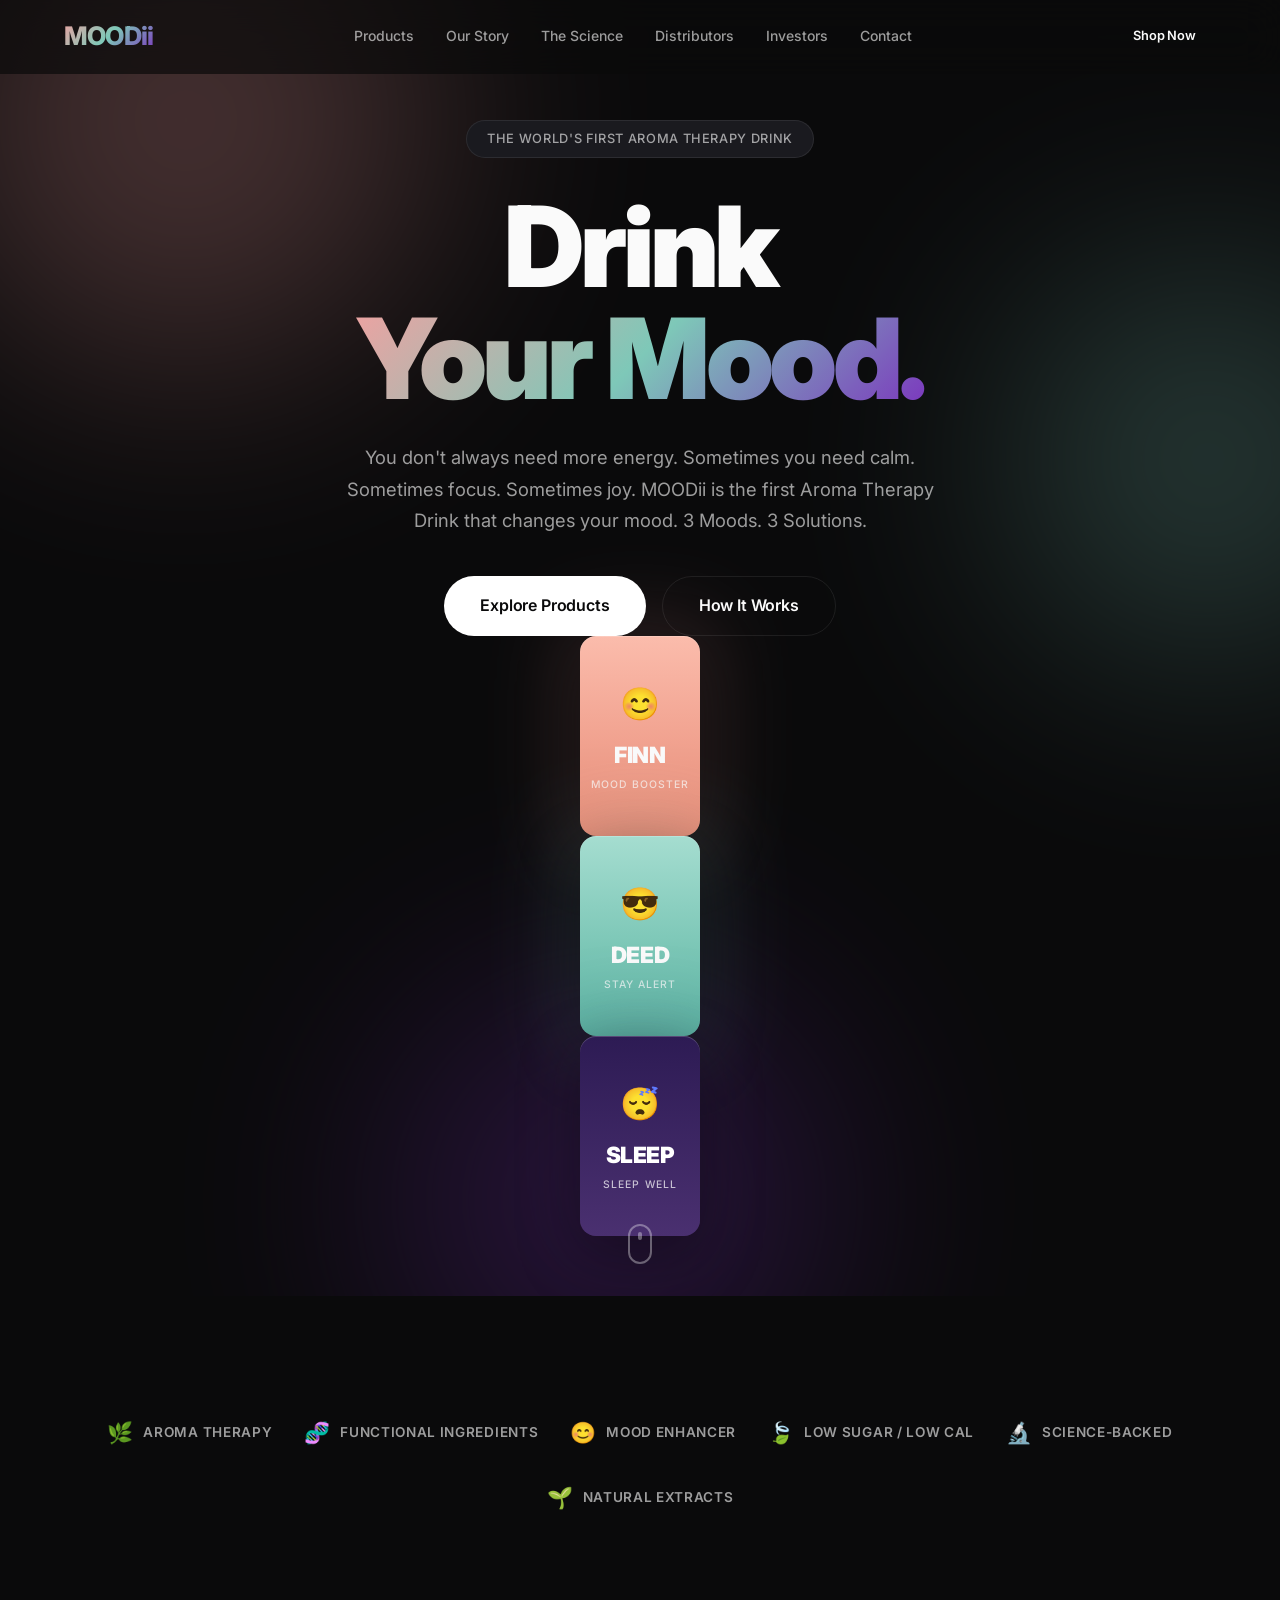
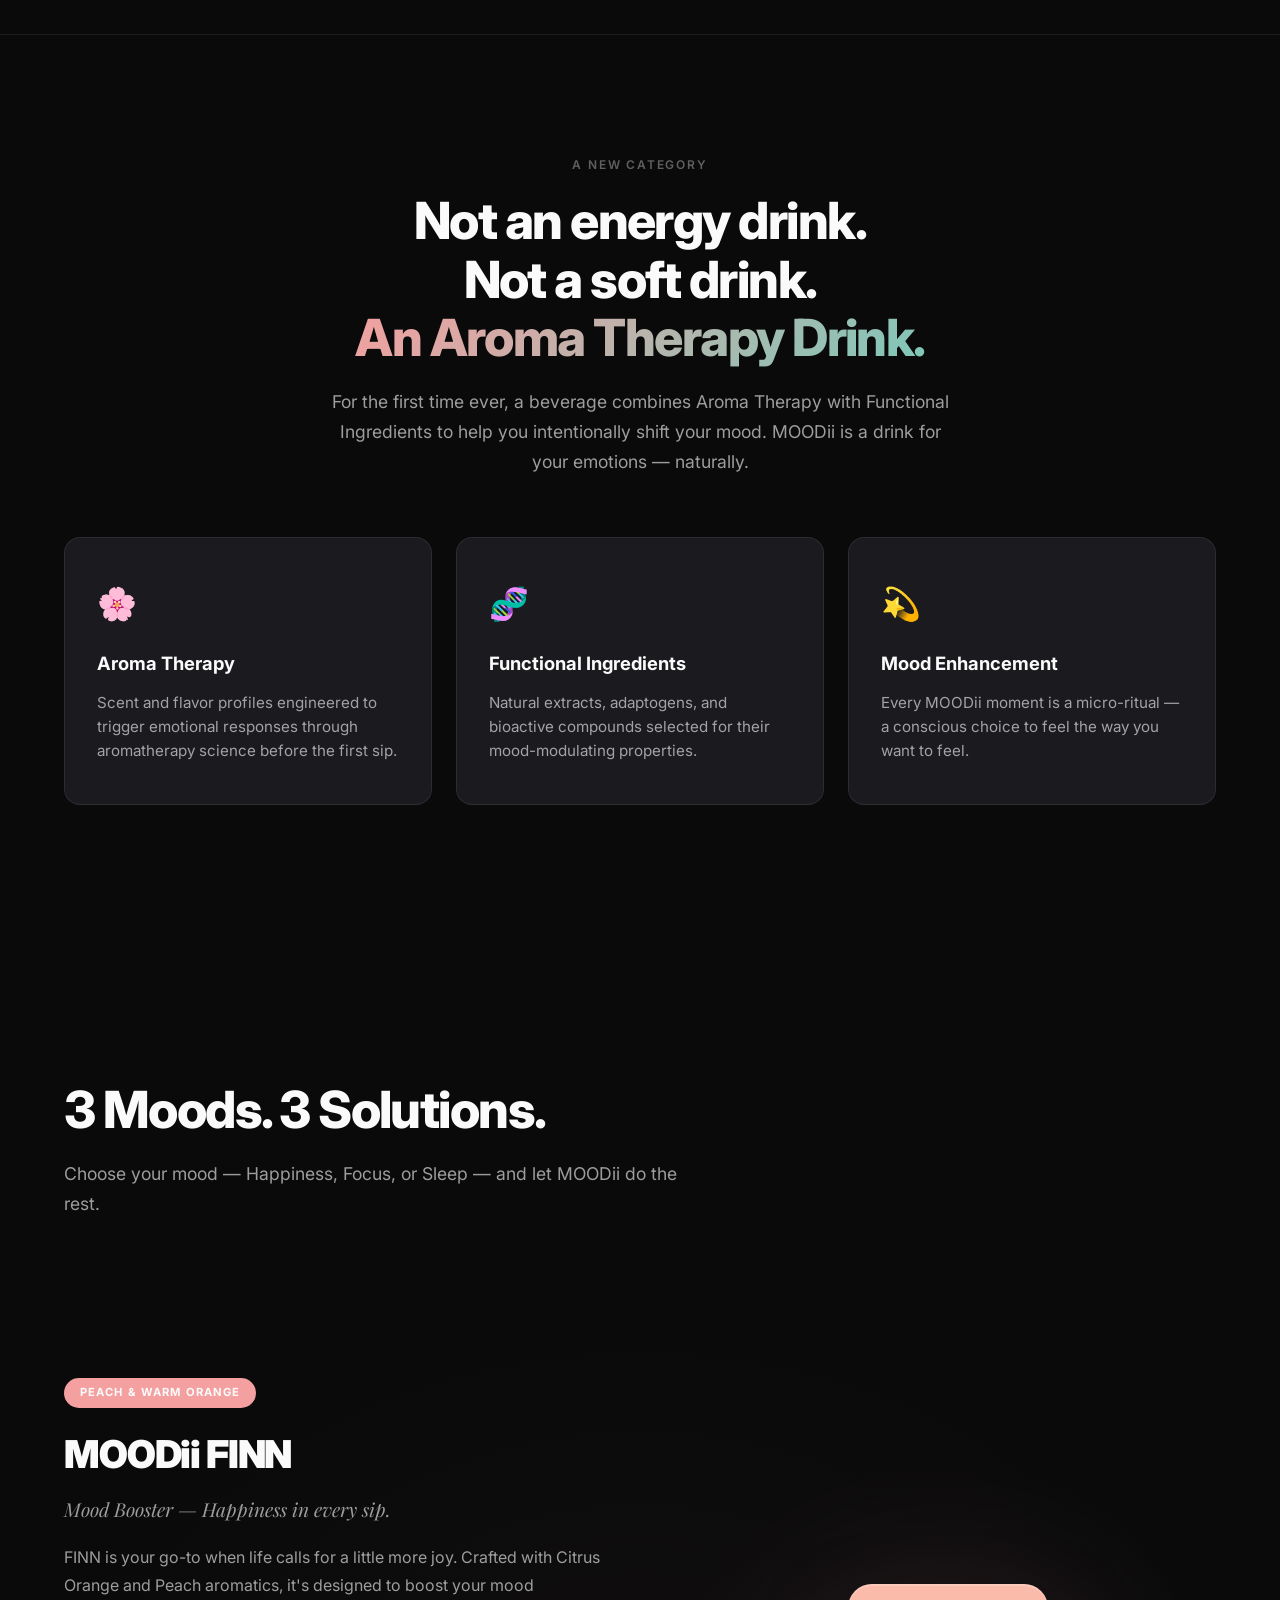
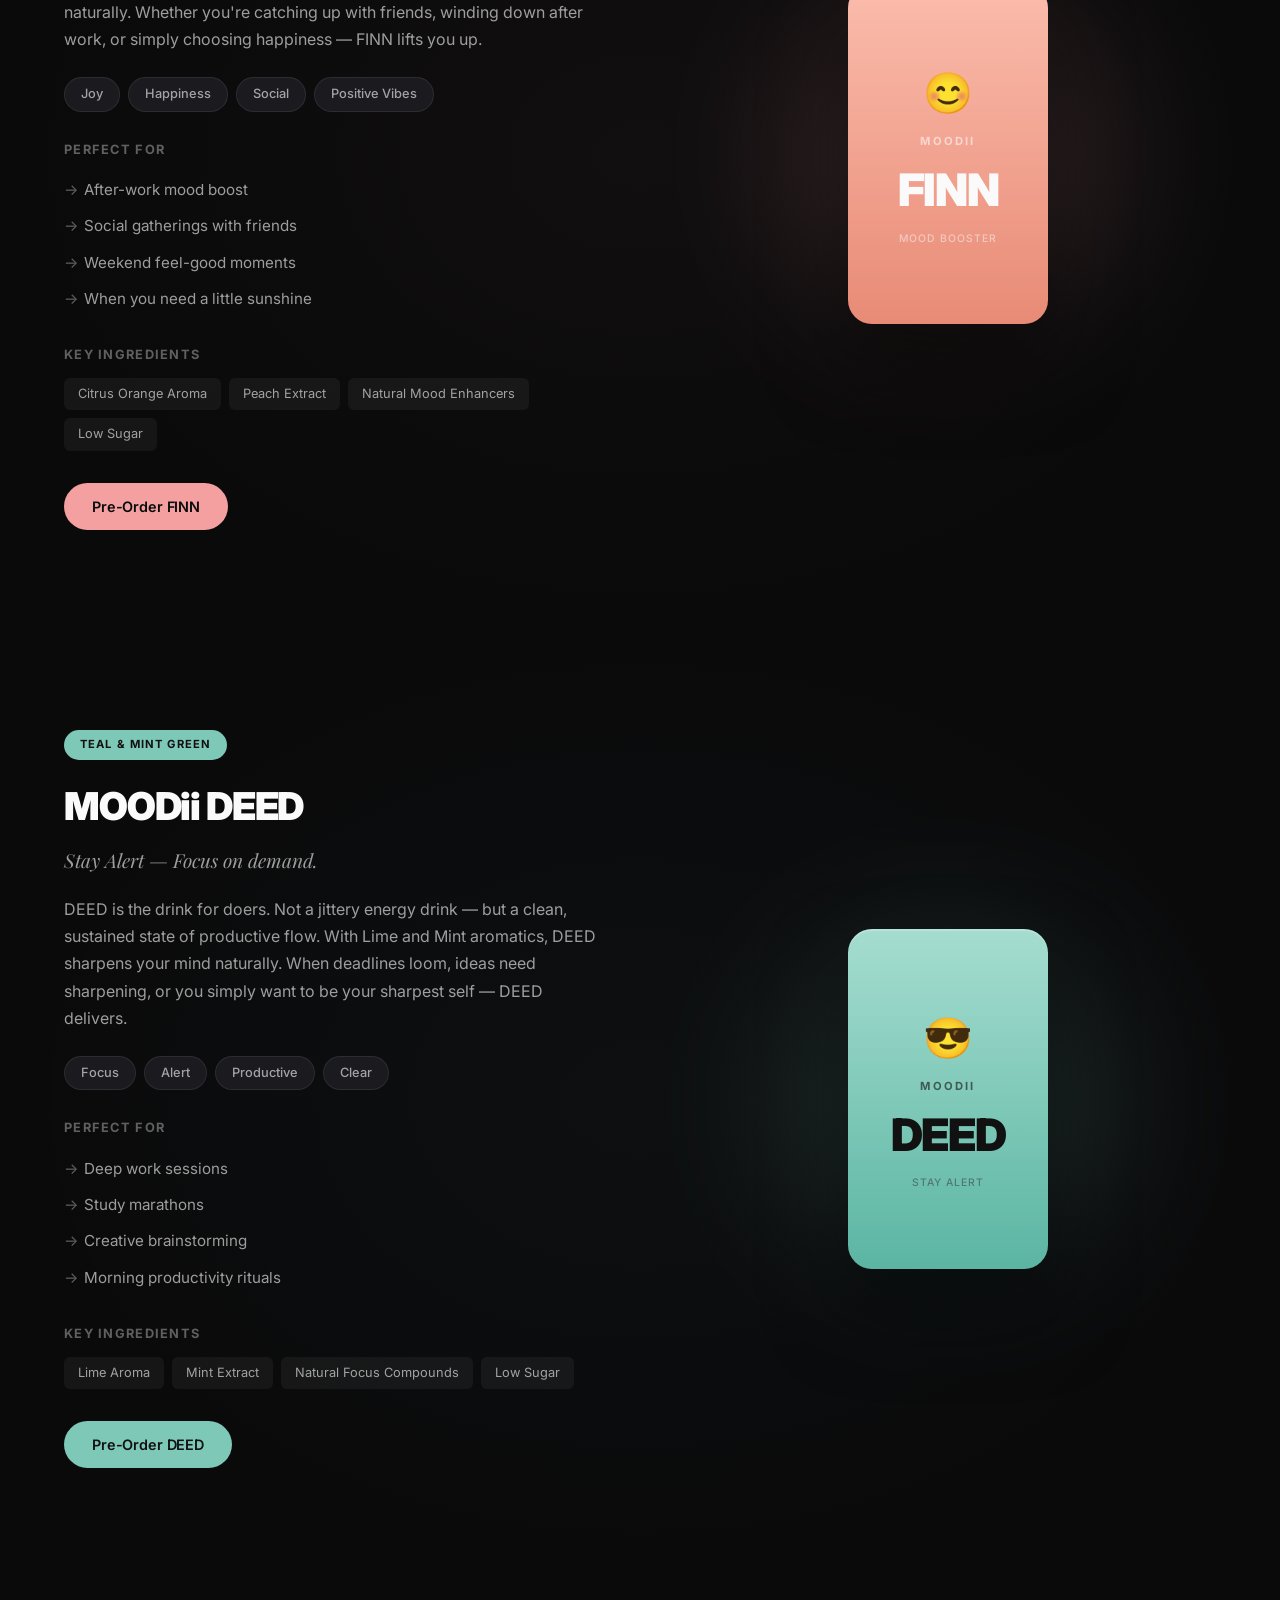
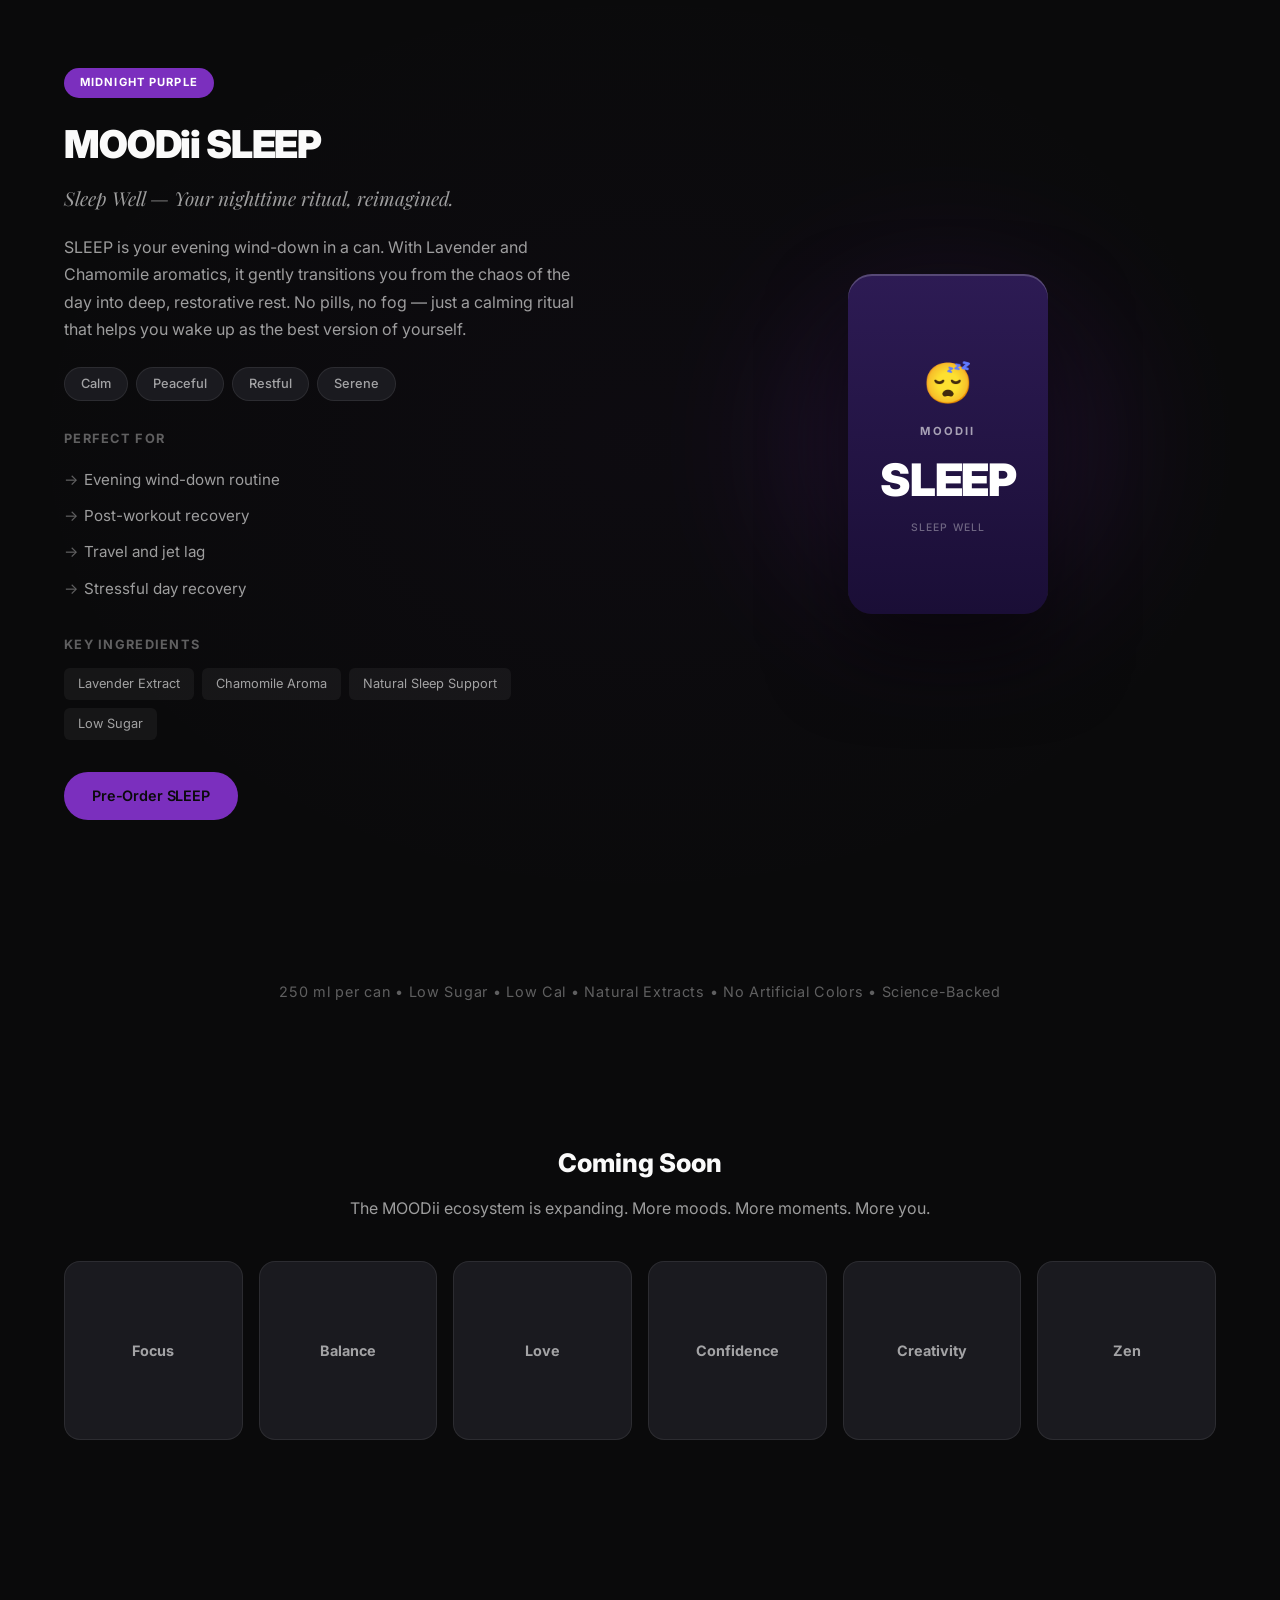
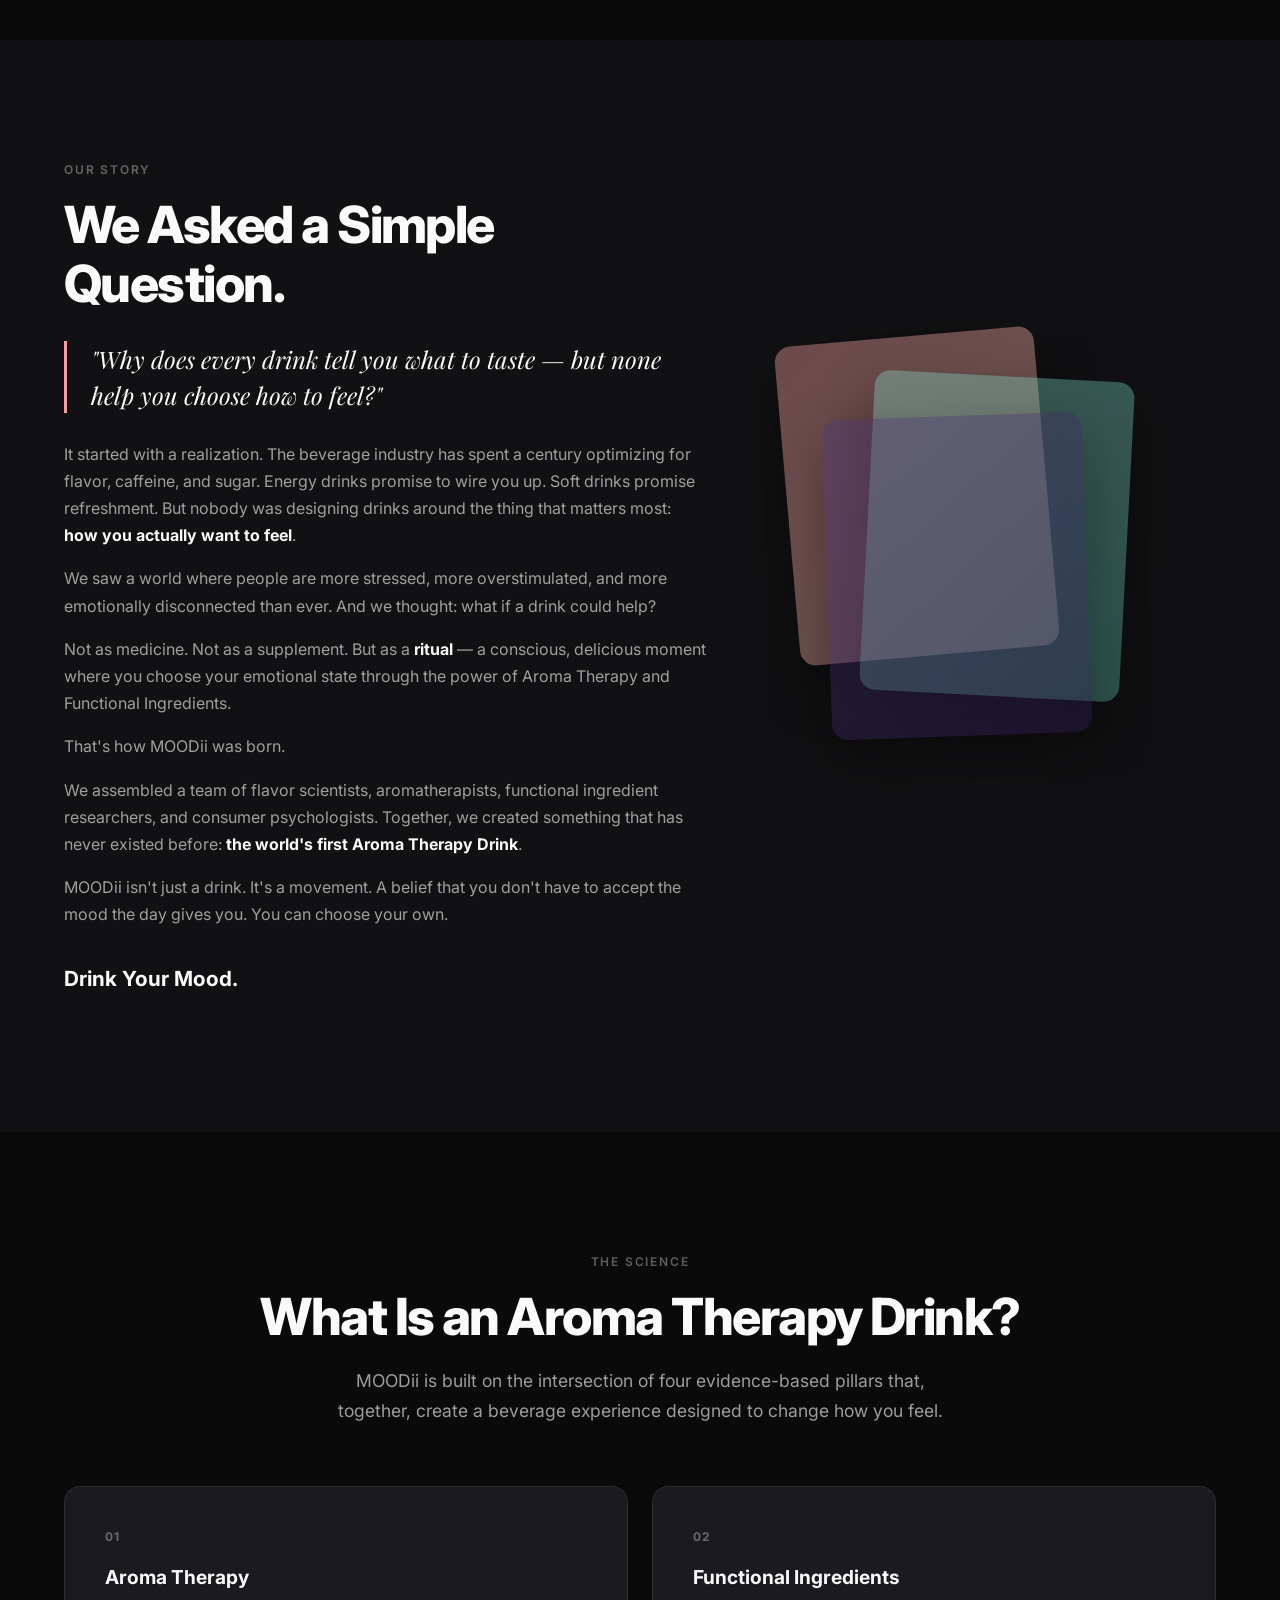
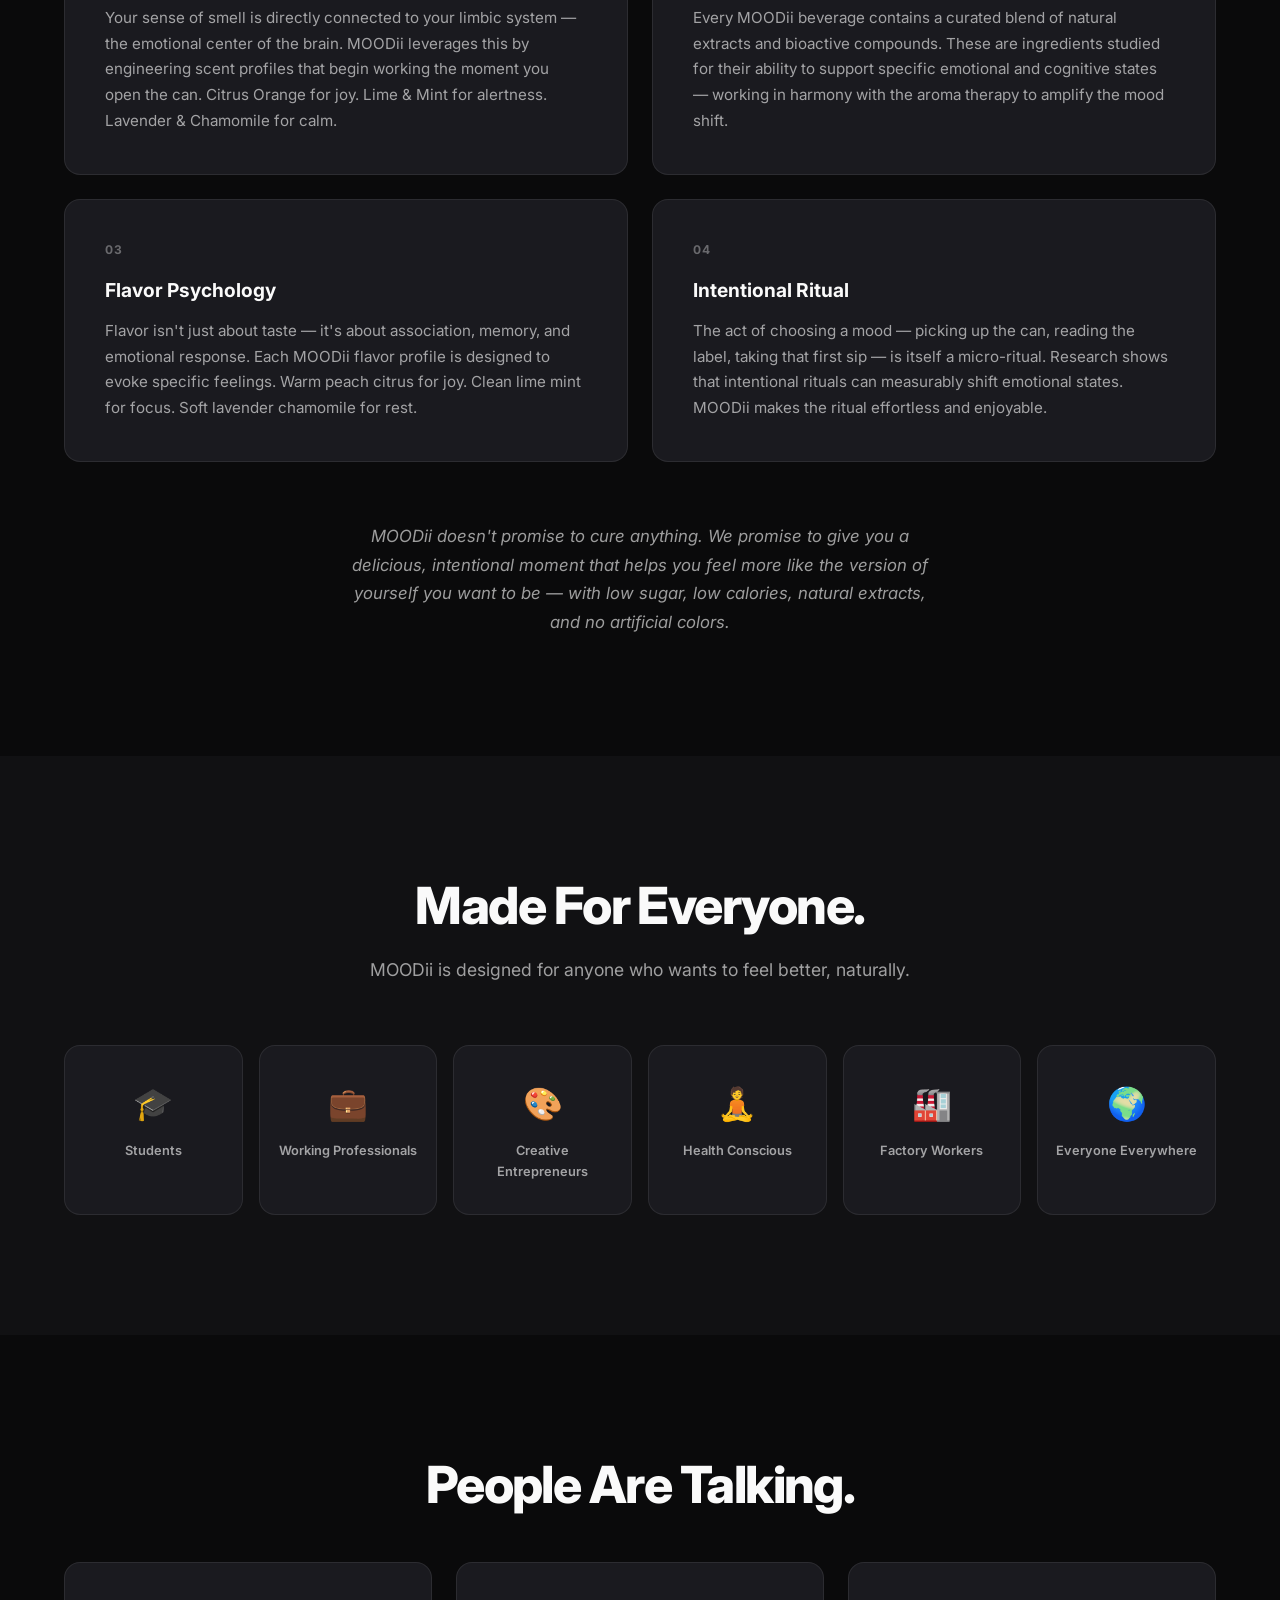
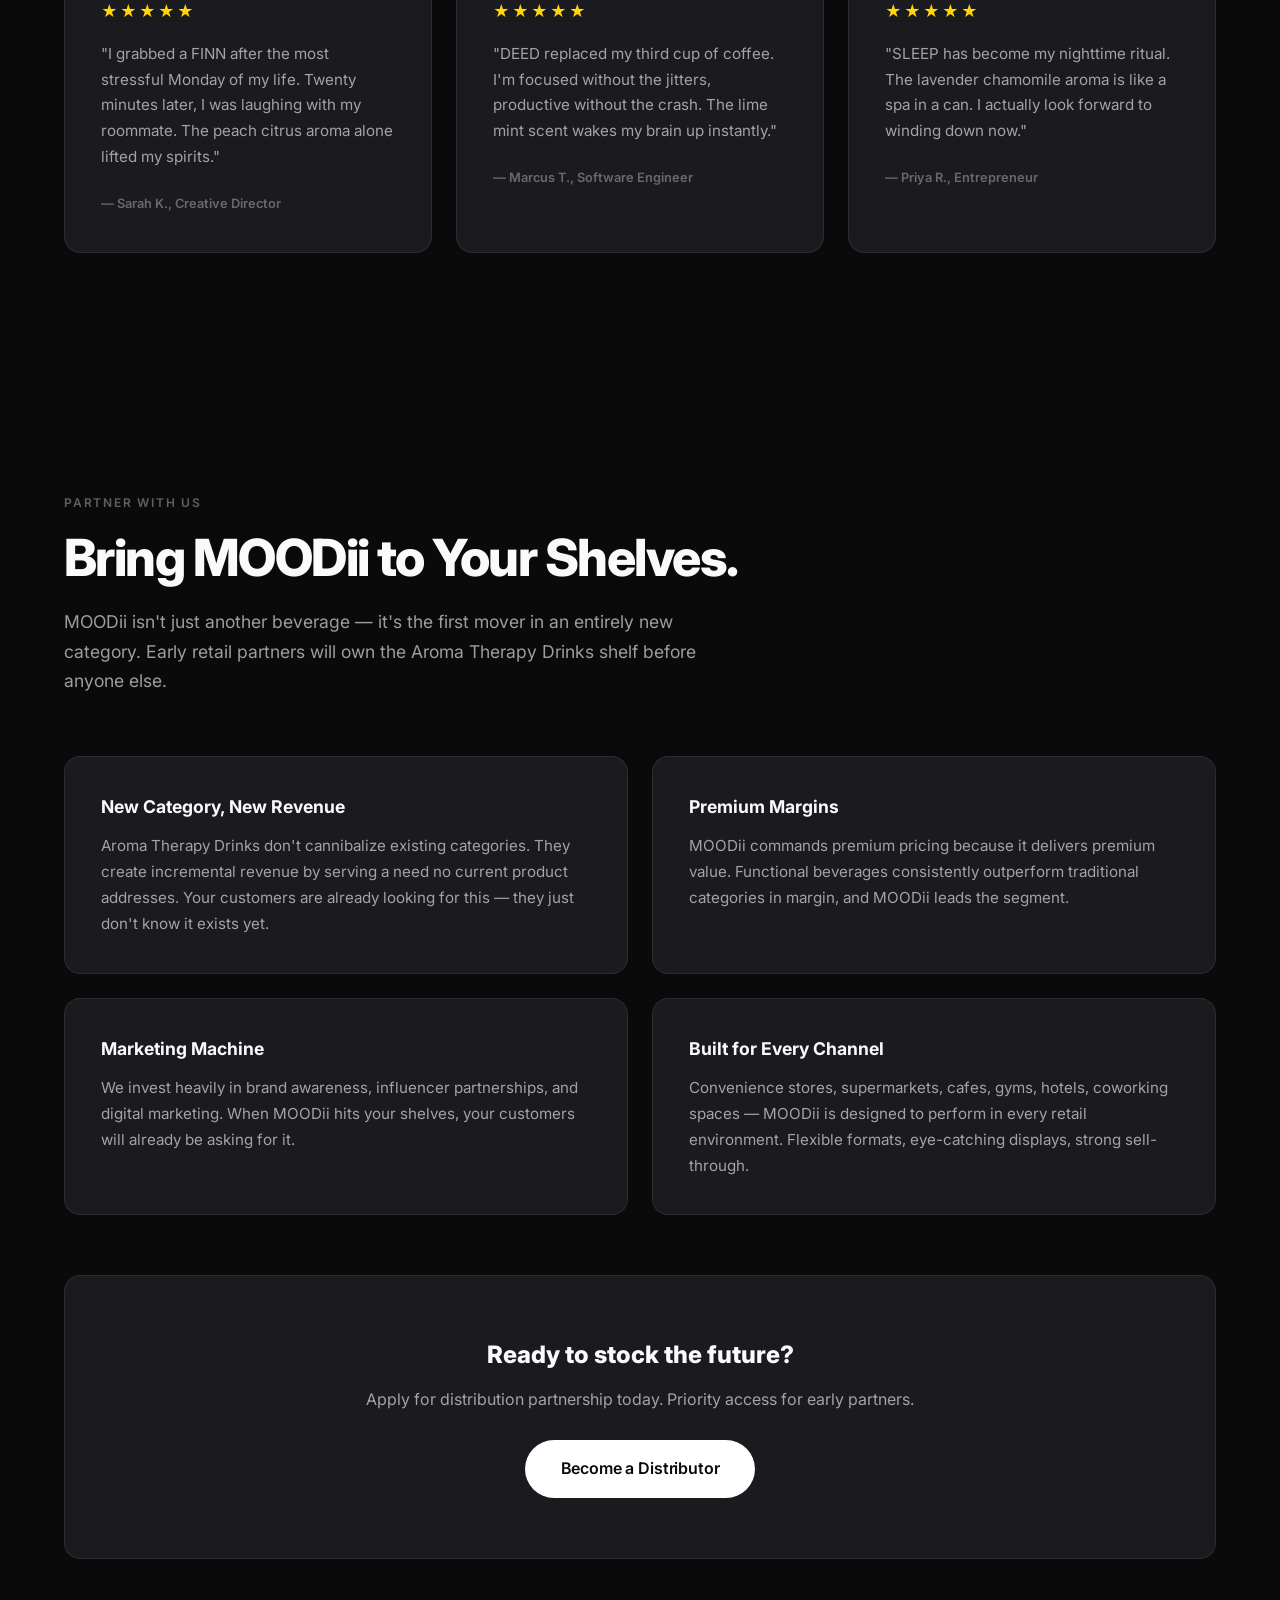
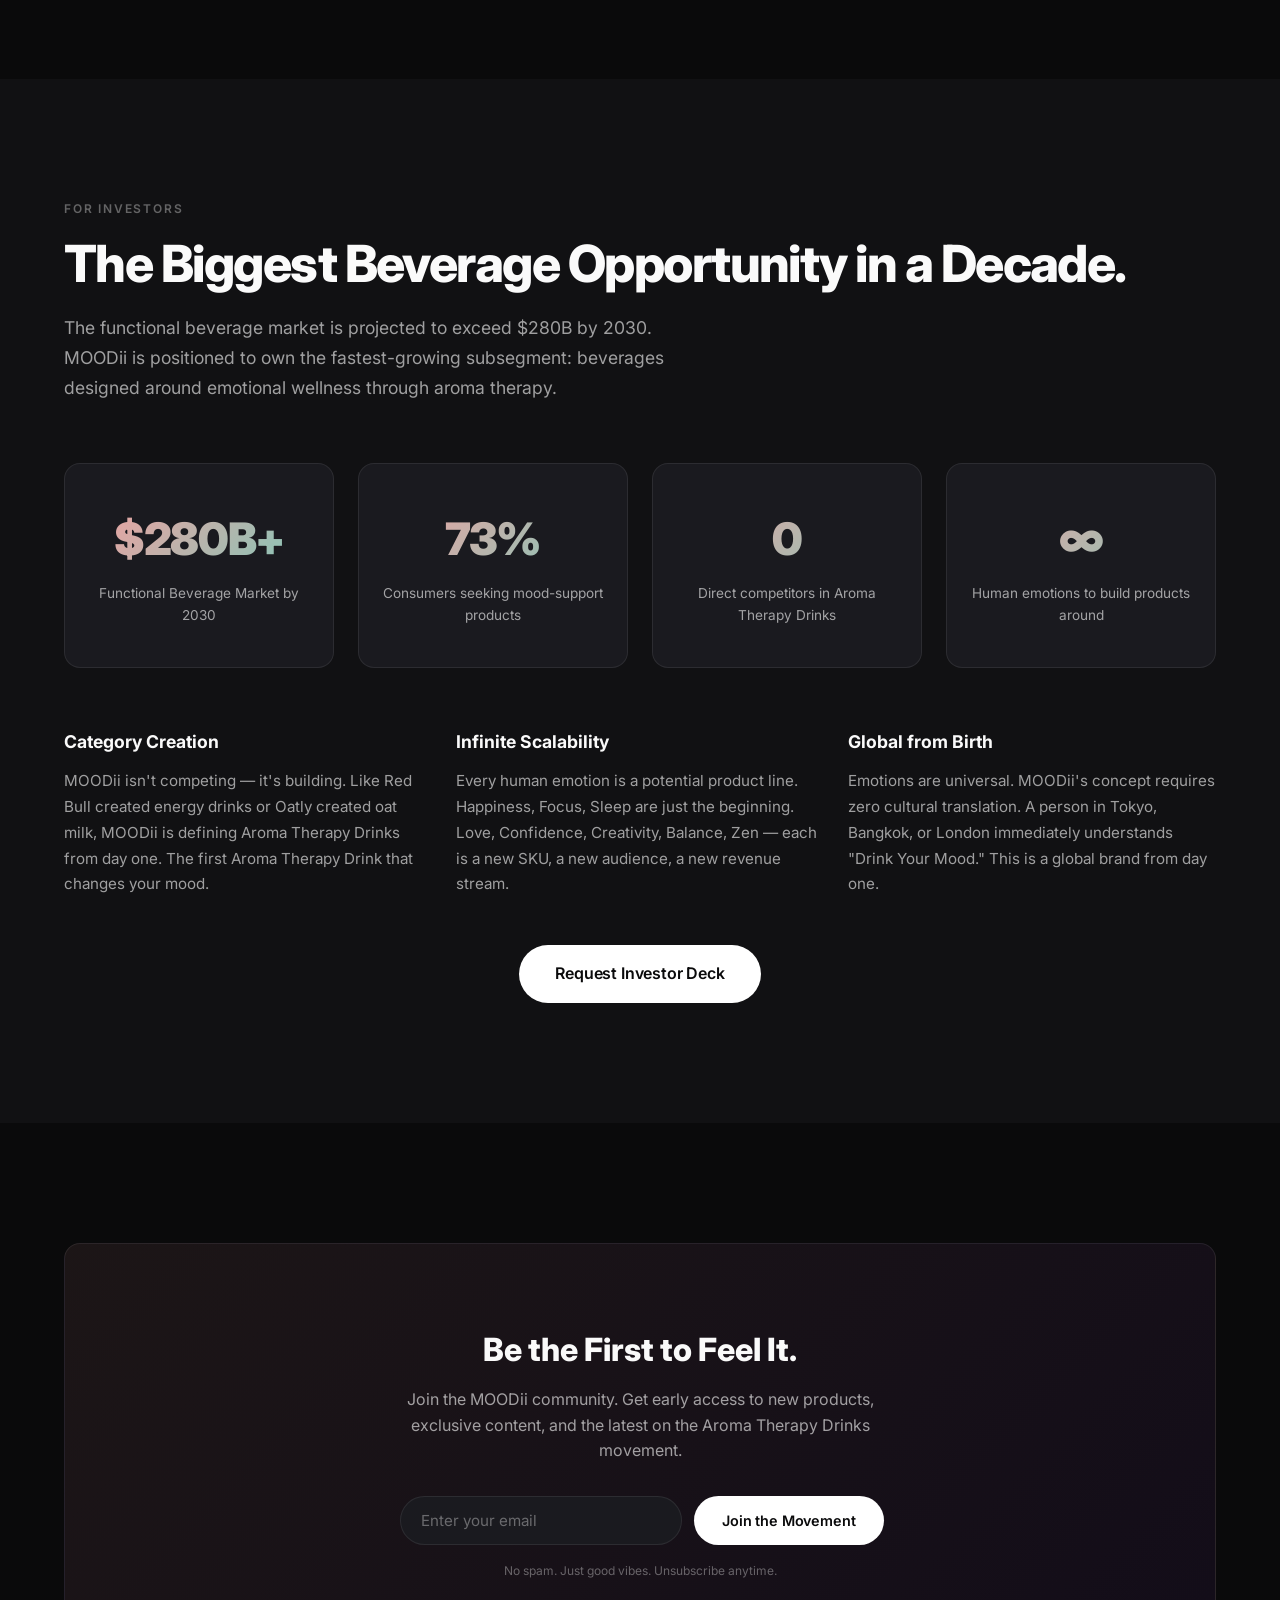
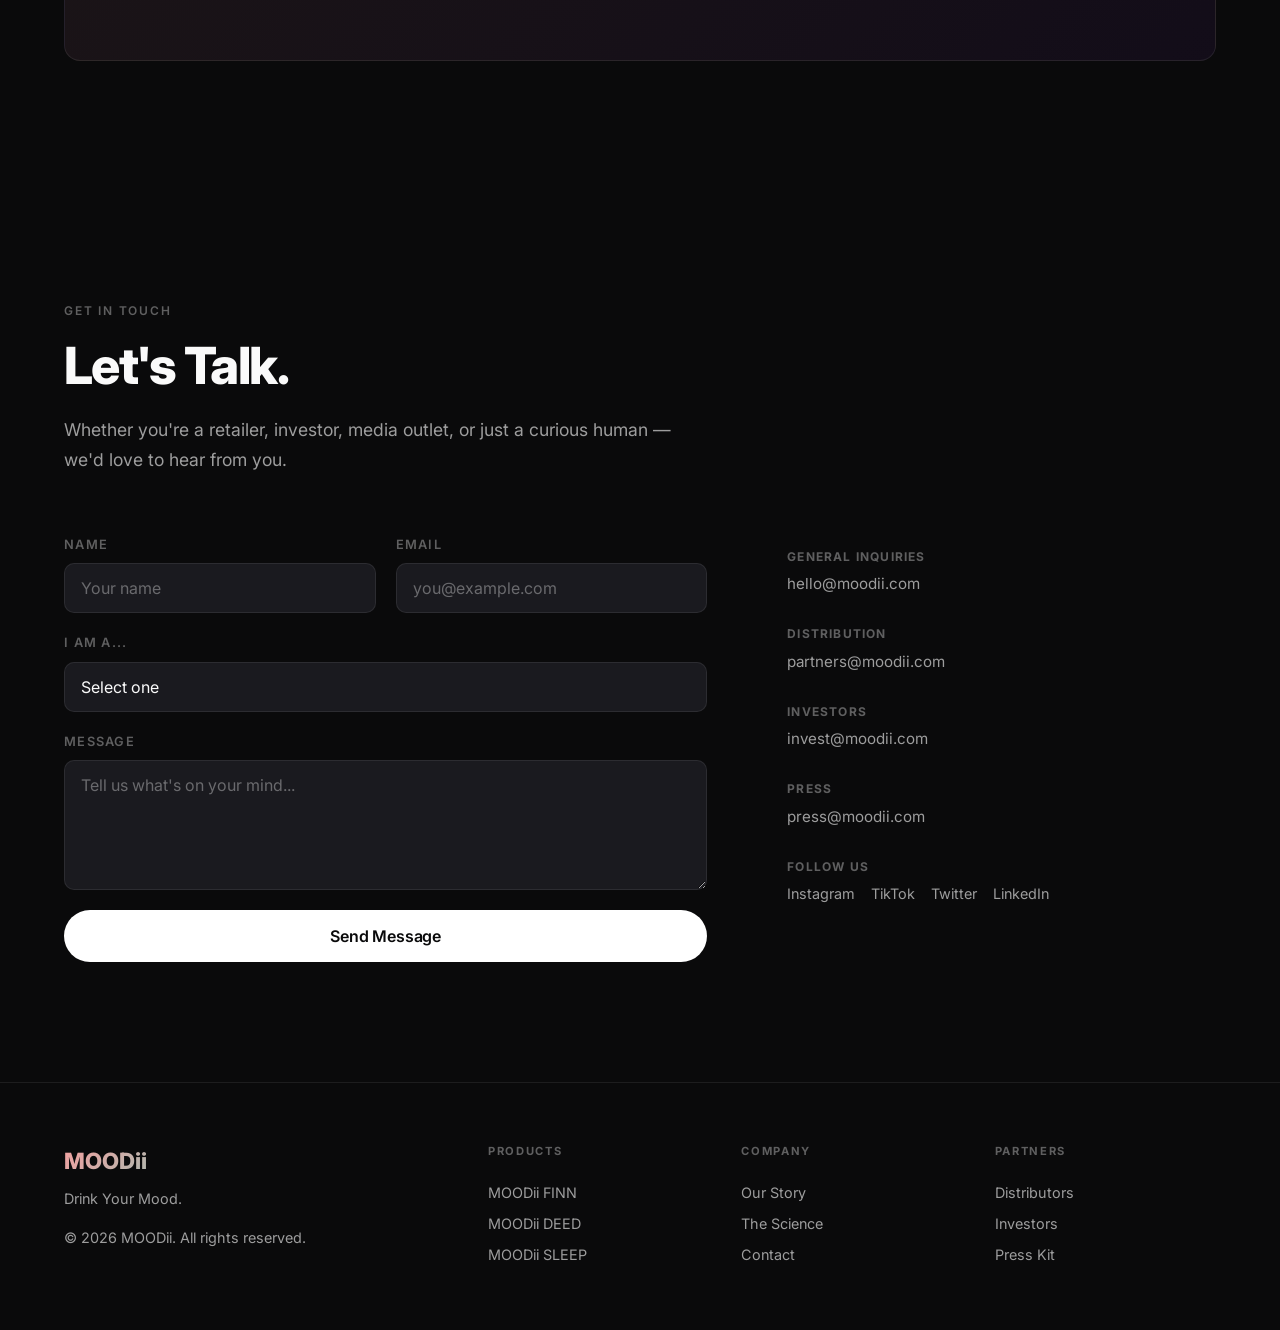
==== commit 1538f7f1: "Remove product photos, use CSS cartoon cans only" ====
--- a/index.html
+++ b/index.html
@@ -53,9 +53,32 @@
       </div>
     </div>
 
-    <!-- Real Product Image (background removed) -->
-    <div class="hero-product-image fade-up">
-      <img src="moodii-cans-clean.png" alt="MOODii FINN, DEED, and SLEEP — 3 Moods, 3 Solutions — The World's First Aroma Therapy Drink" class="hero-real-img">
+    <!-- Hero Product Cans -->
+    <div class="hero-products fade-up">
+      <div class="hero-can">
+        <div class="can-glow" style="--glow:#F4A0A0"></div>
+        <div class="can-body" style="--can-color: linear-gradient(180deg, #FBBCAC, #E88B76)">
+          <span class="can-smiley">😊</span>
+          <span class="can-label">FINN</span>
+          <span class="can-mood">Mood Booster</span>
+        </div>
+      </div>
+      <div class="hero-can">
+        <div class="can-glow" style="--glow:#7EC8B8"></div>
+        <div class="can-body" style="--can-color: linear-gradient(180deg, #A5DDD0, #5BB5A2)">
+          <span class="can-smiley">😎</span>
+          <span class="can-label">DEED</span>
+          <span class="can-mood">Stay Alert</span>
+        </div>
+      </div>
+      <div class="hero-can">
+        <div class="can-glow" style="--glow:#4A3070"></div>
+        <div class="can-body" style="--can-color: linear-gradient(180deg, #2D1B54, #4A3070); color:#fff">
+          <span class="can-smiley">😴</span>
+          <span class="can-label">SLEEP</span>
+          <span class="can-mood">Sleep Well</span>
+        </div>
+      </div>
     </div>
 
     <div class="hero-scroll">
@@ -134,9 +157,14 @@
       <div class="product-bg" style="--product-color:#F4A0A0"></div>
       <div class="container product-inner">
         <div class="product-visual fade-up">
-          <div class="product-can-real">
+          <div class="product-can">
             <div class="can-glow-lg" style="--glow:#F4A0A0"></div>
-            <img src="can-finn.png" alt="MOODii FINN can" class="can-photo">
+            <div class="can-body-lg" style="--can-gradient: linear-gradient(180deg, #FBBCAC, #E88B76)">
+              <div class="can-smiley-lg">😊</div>
+              <div class="can-brand">MOODii</div>
+              <div class="can-name">FINN</div>
+              <div class="can-tagline">Mood Booster</div>
+            </div>
           </div>
         </div>
         <div class="product-info fade-up">
@@ -205,9 +233,14 @@
           <a href="#contact" class="btn btn-primary" style="--btn-accent:#7EC8B8; color:#111">Pre-Order DEED</a>
         </div>
         <div class="product-visual fade-up">
-          <div class="product-can-real">
+          <div class="product-can">
             <div class="can-glow-lg" style="--glow:#7EC8B8"></div>
-            <img src="can-deed.png" alt="MOODii DEED can" class="can-photo">
+            <div class="can-body-lg" style="--can-gradient: linear-gradient(180deg, #A5DDD0, #5BB5A2); color:#111">
+              <div class="can-smiley-lg">😎</div>
+              <div class="can-brand" style="color:#111">MOODii</div>
+              <div class="can-name" style="color:#111">DEED</div>
+              <div class="can-tagline" style="color:#333">Stay Alert</div>
+            </div>
           </div>
         </div>
       </div>
@@ -218,9 +251,14 @@
       <div class="product-bg" style="--product-color:#7B2FBE"></div>
       <div class="container product-inner">
         <div class="product-visual fade-up">
-          <div class="product-can-real">
+          <div class="product-can">
             <div class="can-glow-lg" style="--glow:#7B2FBE"></div>
-            <img src="can-sleep.png" alt="MOODii SLEEP can" class="can-photo">
+            <div class="can-body-lg" style="--can-gradient: linear-gradient(180deg, #2D1B54, #1A0E36); color:#fff">
+              <div class="can-smiley-lg">😴</div>
+              <div class="can-brand">MOODii</div>
+              <div class="can-name">SLEEP</div>
+              <div class="can-tagline" style="color:rgba(255,255,255,0.7)">Sleep Well</div>
+            </div>
           </div>
         </div>
         <div class="product-info fade-up">
@@ -258,7 +296,7 @@
     <!-- Product Lineup Image -->
     <div class="container">
       <div class="product-lineup-section fade-up">
-        <img src="image-1782208272493.png" alt="MOODii complete product lineup — FINN, DEED, SLEEP — Mood Drink" class="lineup-img">
+        <p class="lineup-text">250 ml per can &bull; Low Sugar &bull; Low Cal &bull; Natural Extracts &bull; No Artificial Colors &bull; Science-Backed</p>
       </div>
     </div>
 
@@ -296,8 +334,10 @@
           <p class="story-signature"><strong>Drink Your Mood.</strong></p>
         </div>
         <div class="story-visual fade-up">
-          <div class="story-product-img">
-            <img src="image-1782208272493.png" alt="MOODii brand concept — Aroma Therapy Drinks" class="story-real-img">
+          <div class="story-image-stack">
+            <div class="story-img story-img-1" style="background: linear-gradient(135deg, #F4A0A066, #FBBCAC66)"></div>
+            <div class="story-img story-img-2" style="background: linear-gradient(135deg, #7EC8B866, #5BB5A266)"></div>
+            <div class="story-img story-img-3" style="background: linear-gradient(135deg, #4A307066, #2D1B5466)"></div>
           </div>
         </div>
       </div>
